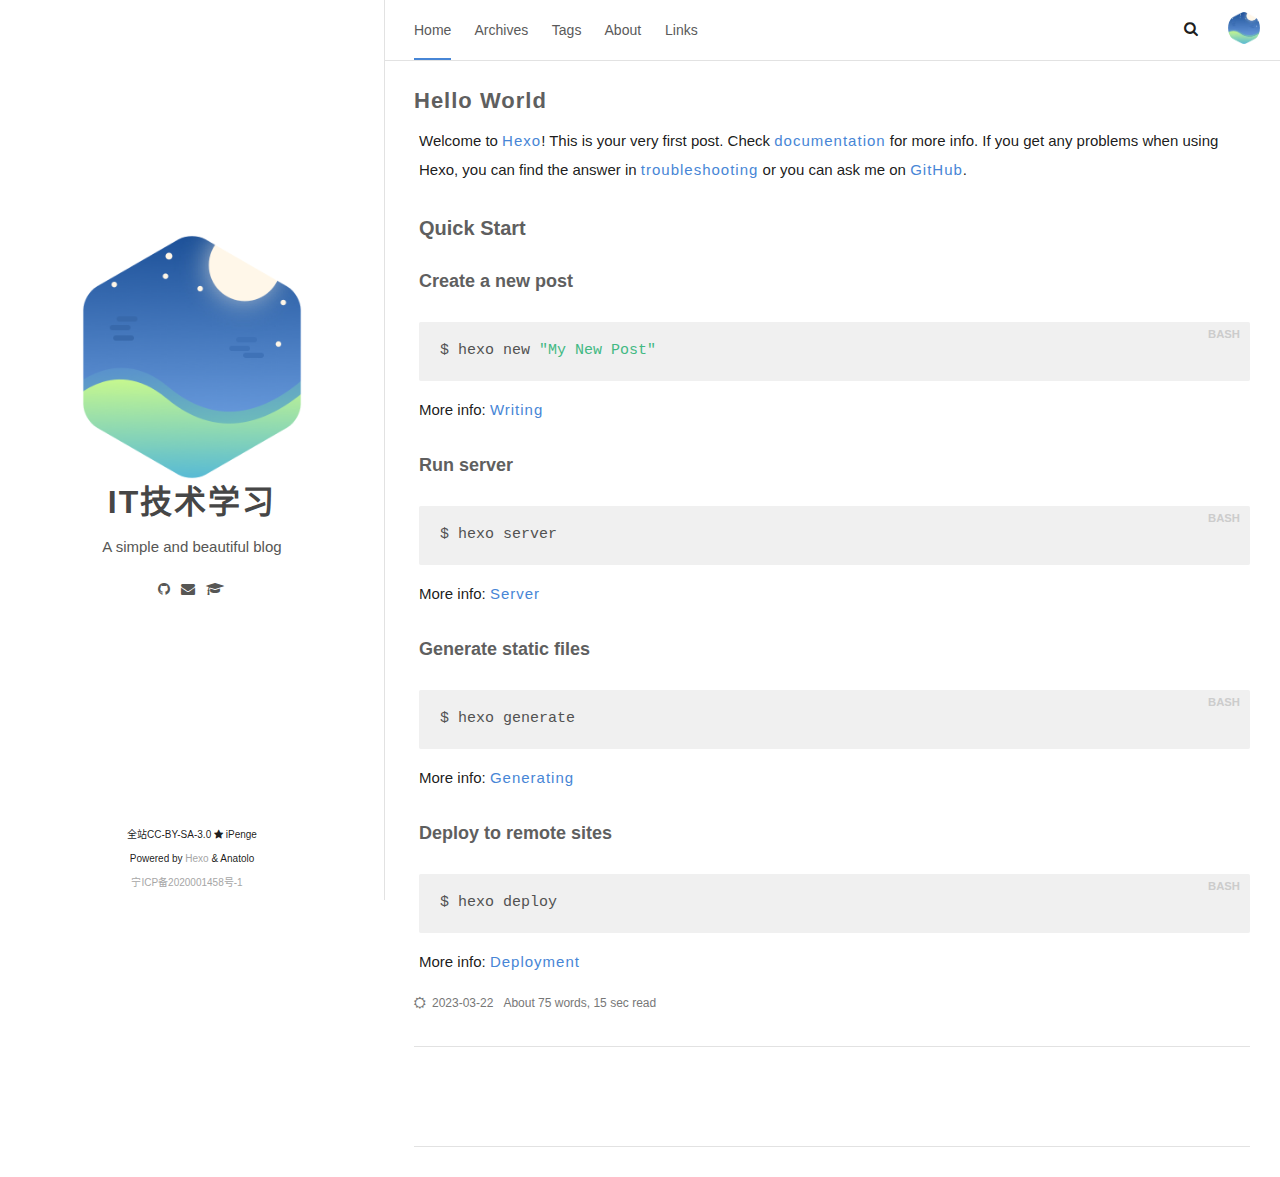
==== index.html @ da8c23a5 "Site updated: 2023-03-22 15:05:16" ====
<!DOCTYPE html><html lang="zh-CN"><head><meta charset="utf-8"><meta name="X-UA-Compatible" content="IE=edge"><meta name="author" content="iPenge"><title>IT技术学习</title><meta name="description" content="A simple and beautiful blog"><meta name="keywords" content="Blog,博客,Hexo"><meta content="width=device-width, initial-scale=1.0, maximum-scale=1.0, user-scalable=0" name="viewport"><meta content="yes" name="apple-mobile-web-app-capable"><meta content="black" name="apple-mobile-web-app-status-bar-style"><meta content="telephone=no" name="format-detection"><meta name="renderer" content="webkit"><link rel="shortcut icon" type="image/x-icon" href="/images/favicon.webp"><link rel="stylesheet" href="/css/style.css"><link rel="stylesheet" href="/css/blog_basic.css"><link rel="stylesheet" href="/css/font-awesome.min.css"><link rel="stylesheet" href="/css/insight.css"><link rel="stylesheet" href="/css/search.css"><link rel="alternate" type="application/atom+xml" title="ATOM 1.0" href="/atom.xml"><script src="/js/jquery.js"></script><meta name="generator" content="Hexo 6.3.0"></head><body><div class="page-top animated fadeInDown"><div class="nav"><li> <a class="current" href="/">Home</a></li><li> <a href="/archives">Archives</a></li><li> <a href="/tags">Tags</a></li><li> <a href="/about">About</a></li><li> <a href="/links">Links</a></li></div><div class="information"><div class="nav_right_btn"><li><a class="fa fa-chevron-left" onclick="window.history.go(-1)" style="display:none;"> </a></li><li><a class="fa fa-search" onclick="openWindow();"></a></li></div><div class="avatar"><img src="/images/logo.webp"></div></div></div><div class="sidebar animated fadeInDown"><div class="sidebar-top"><div class="logo-title"><div class="title"><img src="/images/logo@2x.webp" style="width:220px;" alt="favicon"><h3 title=""><a href="/">IT技术学习</a></h3><div class="description"><p>A simple and beautiful blog</p></div></div><ul class="social-links"><li><a target="_blank" rel="noopener" href="https://github.com/Lhcfl"><i class="fa fa-github"></i></a></li><li><a href="mailto:yourname@example.com"><i class="fa fa-envelope"></i></a></li><li><a target="_blank" rel="noopener" href="https://zhihu.com/people/jin-xin-4-68"><i class="fa fa-mortar-board"></i></a></li></ul></div></div><div class="footer"><div class="p"> <span> 全站CC-BY-SA-3.0 </span><i class="fa fa-star"></i><span> iPenge</span></div><div class="by_farbox"><span>Powered by </span><a href="https://hexo.io/zh-cn/" target="_blank">Hexo </a><span> & </span><span>Anatolo </span></div><div class="beian"><a href="http://beian.miit.gov.cn/" target="_blank">宁ICP备2020001458号-1</a><span style="height:10px;margin-left: 10px;"></span></div></div></div><div class="main"><div class="autopagerize_page_element"><div class="content"><div class="post animated fadeInDown"><div class="post-title"><h3><a href="/2023/03/22/hello-world/">Hello World</a></h3></div><div class="post-content"><div class="card"><p><p>Welcome to <a target="_blank" rel="noopener" href="https://hexo.io/">Hexo</a>! This is your very first post. Check <a target="_blank" rel="noopener" href="https://hexo.io/docs/">documentation</a> for more info. If you get any problems when using Hexo, you can find the answer in <a target="_blank" rel="noopener" href="https://hexo.io/docs/troubleshooting.html">troubleshooting</a> or you can ask me on <a target="_blank" rel="noopener" href="https://github.com/hexojs/hexo/issues">GitHub</a>.</p>
<h2 id="Quick-Start"><a href="#Quick-Start" class="headerlink" title="Quick Start"></a>Quick Start</h2><h3 id="Create-a-new-post"><a href="#Create-a-new-post" class="headerlink" title="Create a new post"></a>Create a new post</h3><figure class="highlight bash"><table><tr><td class="gutter"><pre><span class="line">1</span><br></pre></td><td class="code"><pre><span class="line">$ hexo new <span class="string">&quot;My New Post&quot;</span></span><br></pre></td></tr></table></figure>

<p>More info: <a target="_blank" rel="noopener" href="https://hexo.io/docs/writing.html">Writing</a></p>
<h3 id="Run-server"><a href="#Run-server" class="headerlink" title="Run server"></a>Run server</h3><figure class="highlight bash"><table><tr><td class="gutter"><pre><span class="line">1</span><br></pre></td><td class="code"><pre><span class="line">$ hexo server</span><br></pre></td></tr></table></figure>

<p>More info: <a target="_blank" rel="noopener" href="https://hexo.io/docs/server.html">Server</a></p>
<h3 id="Generate-static-files"><a href="#Generate-static-files" class="headerlink" title="Generate static files"></a>Generate static files</h3><figure class="highlight bash"><table><tr><td class="gutter"><pre><span class="line">1</span><br></pre></td><td class="code"><pre><span class="line">$ hexo generate</span><br></pre></td></tr></table></figure>

<p>More info: <a target="_blank" rel="noopener" href="https://hexo.io/docs/generating.html">Generating</a></p>
<h3 id="Deploy-to-remote-sites"><a href="#Deploy-to-remote-sites" class="headerlink" title="Deploy to remote sites"></a>Deploy to remote sites</h3><figure class="highlight bash"><table><tr><td class="gutter"><pre><span class="line">1</span><br></pre></td><td class="code"><pre><span class="line">$ hexo deploy</span><br></pre></td></tr></table></figure>

<p>More info: <a target="_blank" rel="noopener" href="https://hexo.io/docs/one-command-deployment.html">Deployment</a></p>
</p></div></div><div class="post-footer"><div class="meta"><div class="info"><i class="fa fa-sun-o"></i><span class="date">2023-03-22</span><span class="leancloud_visitors"></span><span>About 75 words, 15 sec  read</span></div></div></div></div><div class="pagination"><ul class="clearfix"></ul></div></div></div></div><script src="/js/jquery-migrate-1.2.1.min.js"></script><script src="/js/jquery.appear.js"></script><script src="/js/add-bookmark.js"></script><script>(function(window){var INSIGHT_CONFIG={TRANSLATION:{POSTS:"Posts",PAGES:"Pages",CATEGORIES:"Categories",TAGS:"Tags",UNTITLED:"(Untitled)",},CONTENT_URL:"/content.json",};window.INSIGHT_CONFIG=INSIGHT_CONFIG})(window);</script><script src="/js/insight.js" defer></script><div class="searchbox ins-search"><div class="searchbox-container ins-search-container"><div class="searchbox-input-wrapper"><input class="searchbox-input ins-search-input" type="text" placeholder="Search..."><span class="searchbox-close"><a class="fa fa-times-circle" onclick="closeWindow();"></a></span></div><div class="searchbox-result-wrapper ins-section-wrapper"><div class="ins-section-container"><p>Seraching...</p></div></div></div></div></body></html>
---- css/style.css ----
@charset 'UTF-8';
html {
  background-color: #fff;
  -webkit-font-smoothing: antialiased;
}
body {
  color: rgba(0,0,0,0.9);
  font-family: 'PingHei', 'PingFang SC', Helvetica Neue, 'Work Sans', 'Hiragino Sans GB', 'Microsoft YaHei', SimSun, sans-serif;
  font-size: 15px;
  width: 100%;
  margin: 0 auto 30px auto;
  background-color: #fff;
}
p {
  line-height: 1.9em;
  font-weight: 400;
  font-size: 15px;
}
a {
  text-decoration: none;
}
a:link,
a:visited {
  opacity: 1;
  -webkit-transition: all 0.15s linear;
  -moz-transition: all 0.15s linear;
  -o-transition: all 0.15s linear;
  -ms-transition: all 0.15s linear;
  transition: all 0.15s linear;
  color: #424242;
}
a:hover,
a:active {
  color: #4786d6;
}
/* basic styles ends */
/* animation starts */
.animated {
  -webkit-animation-fill-mode: both;
  -moz-animation-fill-mode: both;
  -ms-animation-fill-mode: both;
  -o-animation-fill-mode: both;
  animation-fill-mode: both;
  -webkit-animation-duration: 1s;
  -moz-animation-duration: 1s;
  -ms-animation-duration: 1s;
  -o-animation-duration: 1s;
  animation-duration: 1s;
}
.animated.hinge {
  -webkit-animation-duration: 1s;
  -moz-animation-duration: 1s;
  -ms-animation-duration: 1s;
  -o-animation-duration: 1s;
  animation-duration: 1s;
}
.fadeInDown {
  -webkit-animation-name: fadeInDown;
  -moz-animation-name: fadeInDown;
  -o-animation-name: fadeInDown;
  animation-name: fadeInDown;
}
/* animation ends */
.content {
  height: auto;
  float: right;
  width: 70%;
  margin-top: 60px;
}
.page-top {
  width: 70%;
  position: fixed;
  right: 0;
  z-index: 3;
  background-color: #fff;
  height: 60px;
  border-bottom: 1px solid #e2e2e2;
}
.page-top .nav {
  list-style: none;
  padding: 18px 30px;
  float: left;
  font-size: 14px;
}
.page-top .nav li {
  position: relative;
  display: initial;
  padding-right: 20px;
}
.page-top .nav a {
  color: #5a5a5a;
}
.page-top .nav a:hover {
  color: #4786d6;
}
.page-top .nav a.current {
  color: #5a5a5a;
  padding-bottom: 20px;
  border-bottom: 2px solid #4786d6;
}
.page-top .information {
  float: right;
  padding-top: 12px;
  padding-right: 20px;
}
.page-top .information .avatar {
  float: right;
}
.page-top .information .avatar img {
  width: 32px;
  height: 32px;
  border-radius: 300px;
}
.page-top .information .nav_right_btn {
  float: left;
  padding-top: 5px;
  margin-right: -10px;
}
.page-top .information .nav_right_btn li {
  display: initial;
  padding-right: 40px;
}
.sidebar {
  width: 30%;
  -webkit-background-size: cover;
  background-size: cover;
  background-color: #fff;
  height: 100%;
  transition: 0.8s;
  top: 0;
  left: 0;
  position: fixed;
  z-index: 4;
  border-right: 1px solid #e2e2e2;
}
.sidebar .logo-title {
  text-align: center;
  margin-top: -50px;
}
.sidebar .logo-title .description {
  font-size: 14px;
  color: #565654;
}
.sidebar .logo-title .logo {
  margin: 0 auto;
}
.sidebar .logo-title .title h3 {
  text-transform: none;
  font-size: 2rem;
  font-weight: bold;
  letter-spacing: 2px;
  line-height: 1;
  margin: 0;
}
.sidebar .logo-title .title a {
  text-decoration: none;
  color: #464646;
  font-size: 2rem;
  font-weight: bold;
}
.sidebar .social-links {
  list-style: none;
  padding: 0;
  font-size: 14px;
  text-align: center;
}
.sidebar .social-links i {
  margin-right: 3px;
}
.sidebar .social-links li {
  display: inline;
  padding: 0 4px;
  line-height: 0;
}
.sidebar .social-links a {
  color: #565654;
}
.sidebar .social-links a:hover {
  color: #4786d6;
}
.sidebar-top {
  margin: auto 0;
  display: flex;
  flex-direction: column;
  justify-content: center;
  height: 100%;
}
.sidebar-top .ltr {
  text-align: center;
}
.card {
  margin-left: 5px;
}
.post {
  background-color: #fff;
  margin: 30px;
}
.post .post-title h1 {
  text-transform: none;
  font-size: 30px;
  letter-spacing: 5px;
  line-height: 1;
}
.post .post-title h2 {
  text-transform: none;
  letter-spacing: 1px;
  font-size: 28px;
  line-height: 1;
  font-weight: 600;
  color: #5f5f5f;
}
.post .post-title h3 {
  text-transform: none;
  letter-spacing: 1px;
  line-height: 1;
  font-weight: 600;
  color: #111;
  font-size: 22px;
  margin: 0;
}
.post .post-title a {
  text-decoration: none;
  letter-spacing: 1px;
  color: #5f5f5f;
}
.post .post-title a:hover {
  text-decoration: underline;
}
.post .post-content a {
  text-decoration: none;
  letter-spacing: 1px;
  color: #4786d6;
}
.post .post-content a:hover {
  color: #2f69b3;
}
.post .post-content h1 {
  color: #5f5f5f;
  font-size: 22px;
  font-weight: 600;
}
.post .post-content h2 {
  color: #5f5f5f;
  font-size: 20px;
}
.post .post-content h3 {
  color: #5f5f5f;
  font-size: 18px;
  font-weight: 600;
}
.post .post-content h4 {
  color: #5f5f5f;
  font-size: 17px;
}
.post .post-content h5 {
  color: #5f5f5f;
  font-size: 16px;
  font-weight: 600;
}
.post .post-content h6 {
  color: #5f5f5f;
  font-size: 15px;
}
.post .post-footer {
  padding: 0 0 30px 0;
  border-bottom: 1px solid #e2e2e2;
}
.post .post-footer .meta {
  max-width: 100%;
  height: 25px;
  color: #777;
}
.post .post-footer .meta .info {
  float: left;
  font-size: 12px;
}
.post .post-footer .meta .info .date {
  margin-right: 10px;
}
.post .post-footer .meta a {
  text-decoration: none;
  color: #777;
  padding-right: 10px;
}
.post .post-footer .meta a:hover {
  color: #4786d6;
}
.post .post-footer .meta i {
  margin-right: 6px;
}
.post .post-footer .tags {
  padding-bottom: 15px;
  font-size: 13px;
}
.post .post-footer .tags ul {
  list-style-type: none;
  display: inline;
  margin: 0;
  padding: 0;
}
.post .post-footer .tags ul li {
  list-style-type: none;
  margin: 0;
  padding-right: 5px;
  display: inline;
}
.post .post-footer .tags a {
  text-decoration: none;
  color: rgba(0,0,0,0.44);
  font-weight: 400;
}
.post .post-footer .tags a:hover {
  text-decoration: none;
}
.pagination {
  margin: 30px;
  padding: 0px 0 56px 0;
  border-bottom: 1px solid #e2e2e2;
}
.pagination ul {
  list-style: none;
  margin: 0;
  padding: 0;
  height: 13px;
}
.pagination ul li {
  margin: 0 2px 0 2px;
  display: inline;
  line-height: 1;
}
.pagination ul li a {
  text-decoration: none;
}
.pagination .pre {
  float: left;
}
.pagination .next {
  float: right;
}
.like-reblog-buttons {
  float: right;
}
.like-button {
  float: right;
  padding: 0 0 0 10px;
}
.reblog-button {
  float: right;
  padding: 0;
}
#install-btn {
  position: fixed;
  bottom: 0px;
  right: 6px;
}
#disqus_thread {
  margin: 30px;
  border-bottom: 1px solid #e2e2e2;
}
.footer {
  clear: both;
  text-align: center;
  font-size: 10px;
  margin: 0 auto;
  bottom: 0;
  position: absolute;
  width: 100%;
  padding-bottom: 5px;
  background: #fff;
}
.footer a {
  color: #a6a6a6;
}
.footer a:hover {
  color: #4786d6;
}
/* for archive */
.archive {
  width: 100%;
}
.list-with-title {
  font-size: 15px;
  margin: 30px;
  padding: 0;
  line-height: 25px;
}
.list-with-title li {
  list-style-type: none;
  padding: 0;
}
.list-with-title .listing-title {
  font-size: 24px;
  color: #666;
  font-weight: 600;
  line-height: 2.2em;
}
.list-with-title .listing {
  padding: 0;
}
.list-with-title .listing .listing-post {
  padding-bottom: 5px;
}
.list-with-title .listing .listing-post .post-time {
  float: right;
  color: #c5c5c5;
}
.list-with-title .listing .listing-post a {
  color: #8f8f8f;
}
.list-with-title .listing .listing-post a:hover {
  color: #4786d6;
}
/* share */
.share {
  margin: 0px 30px;
  display: inline-flex;
}
.evernote {
  width: 32px;
  height: 32px;
  border-radius: 300px;
  background-color: #3e3e3e;
  margin-right: 5px;
}
.evernote a {
  color: #fff;
  padding: 11px;
  font-size: 12px;
}
.evernote a:hover {
  color: #ed6243;
  padding: 11px;
}
.weibo {
  width: 32px;
  height: 32px;
  border-radius: 300px;
  background-color: #ed6243;
  margin-right: 5px;
}
.weibo a {
  color: #fff;
  padding: 9px;
}
.weibo a:hover {
  color: #bd4226;
}
.twitter {
  width: 32px;
  height: 32px;
  border-radius: 300px;
  background-color: #59c0fd;
  margin-right: 5px;
}
.twitter a {
  color: #fff;
  padding: 9px;
}
.twitter a:hover {
  color: #4b9ece;
}
/* about */
.about {
  margin: 30px;
}
.about h3 {
  font-size: 22px;
}
/* links */
.links {
  margin: 30px;
}
.links h3 {
  font-size: 22px;
}
.links a {
  cursor: pointer;
}
/* Comment style */
.comment-count {
  color: #666;
}
.tab-community {
  color: #666;
}
.read_more {
  font-size: 14px;
}
.back-button {
  padding-top: 30px;
  max-width: 100px;
  padding-left: 40px;
  float: left;
}
/* 默认评论样式 */
#fb_comments_container {
  margin: 30px;
}
/* button style */
a.btn {
  color: #868686;
  font-weight: 400;
}
.btn {
  display: inline-block;
  position: relative;
  outline: 0;
  color: rgba(0,0,0,0.44);
  background: rgba(0,0,0,0);
  font-size: 14px;
  text-align: center;
  text-decoration: none;
  cursor: pointer;
  border: 1px solid rgba(0,0,0,0.15);
  white-space: nowrap;
  font-weight: 400;
  font-style: normal;
  border-radius: 999em;
}
.btn:hover {
  display: inline-block;
  position: relative;
  outline: 0px;
  color: #464545;
  background: transparent;
  font-size: 14px;
  text-align: center;
  text-decoration: none;
  cursor: pointer;
  border: 1px solid #464545;
  white-space: nowrap;
  font-weight: 400;
  font-style: normal;
  border-radius: 999em;
}
[role='back'] {
  padding: 0.5em 1.25em;
  line-height: 1.666em;
}
[role='home'] {
  padding: 0.5em 1.25em;
  line-height: 1.666em;
}
[role='navigation'] {
  padding: 0.5em 1.25em;
  line-height: 1.666em;
}
[role='tags'] {
  padding: 6px 12px;
}
/* Menu样式 */
.menu {
  float: right;
  padding-top: 30px;
}
.menu .btn-down {
  margin: 0px;
}
.menu .btn-down li {
  list-style: none;
  width: 100px;
}
.menu .btn-down li a {
  display: inline-block;
  position: relative;
  padding: 0.5em 1.25em;
  outline: 0;
  color: rgba(0,0,0,0.44);
  background: rgba(0,0,0,0);
  font-size: 14px;
  text-align: center;
  text-decoration: none;
  cursor: pointer;
  border: 1px solid rgba(0,0,0,0.15);
  white-space: nowrap;
  font-weight: 400;
  font-style: normal;
  border-radius: 999em;
  margin-top: 5px;
}
.menu .btn-down li a:hover {
  position: relative;
  padding: 0.5em 1.25em;
  outline: 0;
  color: #fff;
  background: #3cbd10;
  font-size: 14px;
  text-align: center;
  text-decoration: none;
  cursor: pointer;
  border: 1px solid rgba(0,0,0,0.15);
  white-space: nowrap;
  font-weight: 400;
  font-style: normal;
  border-radius: 999em;
  margin-top: 5px;
}
.menu .btn-down div {
  position: absolute;
  visibility: hidden;
  width: 100px;
  float: right;
}
.page_404 {
  text-align: center;
  padding-top: 50px;
}
/* Tag style */
.tag_btn {
  align-items: center;
  border-radius: 100px;
  color: #4a4a4a;
  display: inline-flex;
  font-size: 0.9rem;
  height: 2em;
  justify-content: center;
  line-height: 1.5;
  padding-left: 0.75em;
  padding-right: 0em;
  white-space: nowrap;
  margin: 10px;
}
.tag_btn .is-grey {
  padding-right: 0.75em;
  background-color: #e0e0e0;
}
/* TOC style */
.tocmenu {
  align-items: center;
  border-top: 1px solid #f0f0f0;
  text-align: center;
  font-size: 13px;
  margin: 0 auto;
  width: 100%;
  list-style: none;
  position: relative;
}
.toclist {
/* width: max-content; */
  border-top: none;
  padding: 0px 30px;
  display: inline-block;
  text-align: left;
  overflow-y: auto;
  max-height: 250px;
}
.toclist::-webkit-scrollbar {
  width: 2px;
  color: #4786d6;
  height: auto;
}
.toclist::-webkit-scrollbar-thumb {
  color: #4786d6;
  background-color: #4786d6;
}
.toclist-item {
  list-style: none;
}
@media screen and (max-width: 960px) {
  .sidebar {
    width: 100%;
    height: auto;
    position: relative;
    border-right: none;
    z-index: 1;
    top: auto;
  }
  .sidebar .logo-title {
    padding-top: 120px;
    margin-top: 0;
  }
  .sidebar .logo-title .title img {
    width: 100px;
  }
  .sidebar .logo-title .title h3 {
    font-size: 20px;
  }
  .page-top {
    width: 100%;
  }
  .post-title h3 {
    line-height: 1.6;
  }
  .content {
    margin-top: 0px;
    top: auto;
    width: 100%;
    z-index: 2;
/* position: absolute; */
  }
  .footer {
    display: none;
  }
  .share {
    display: grid;
  }
  .tocmenu {
    border-bottom: 1px solid #f0f0f0;
    position: relative;
  }
  .toclist {
    height: auto;
    max-height: max-content;
  }
}
@-moz-keyframes fadeInDown {
  0% {
    opacity: 0;
    -webkit-transform: translateY(-20px);
  }
  100% {
    opacity: 1;
    -webkit-transform: translateY(0);
  }
}
@-webkit-keyframes fadeInDown {
  0% {
    opacity: 0;
    -webkit-transform: translateY(-20px);
  }
  100% {
    opacity: 1;
    -webkit-transform: translateY(0);
  }
}
@-o-keyframes fadeInDown {
  0% {
    opacity: 0;
    -webkit-transform: translateY(-20px);
  }
  100% {
    opacity: 1;
    -webkit-transform: translateY(0);
  }
}
@keyframes fadeInDown {
  0% {
    opacity: 0;
    -webkit-transform: translateY(-20px);
  }
  100% {
    opacity: 1;
    -webkit-transform: translateY(0);
  }
}
@-moz-keyframes fadeInDown {
  0% {
    opacity: 0;
    -moz-transform: translateY(-20px);
  }
  100% {
    opacity: 1;
    -moz-transform: translateY(0);
  }
}
@-webkit-keyframes fadeInDown {
  0% {
    opacity: 0;
    -moz-transform: translateY(-20px);
  }
  100% {
    opacity: 1;
    -moz-transform: translateY(0);
  }
}
@-o-keyframes fadeInDown {
  0% {
    opacity: 0;
    -moz-transform: translateY(-20px);
  }
  100% {
    opacity: 1;
    -moz-transform: translateY(0);
  }
}
@keyframes fadeInDown {
  0% {
    opacity: 0;
    -moz-transform: translateY(-20px);
  }
  100% {
    opacity: 1;
    -moz-transform: translateY(0);
  }
}
@-moz-keyframes fadeInDown {
  0% {
    opacity: 0;
    -o-transform: translateY(-20px);
  }
  100% {
    opacity: 1;
    -o-transform: translateY(0);
  }
}
@-webkit-keyframes fadeInDown {
  0% {
    opacity: 0;
    -o-transform: translateY(-20px);
  }
  100% {
    opacity: 1;
    -o-transform: translateY(0);
  }
}
@-o-keyframes fadeInDown {
  0% {
    opacity: 0;
    -o-transform: translateY(-20px);
  }
  100% {
    opacity: 1;
    -o-transform: translateY(0);
  }
}
@keyframes fadeInDown {
  0% {
    opacity: 0;
    -o-transform: translateY(-20px);
  }
  100% {
    opacity: 1;
    -o-transform: translateY(0);
  }
}
@-moz-keyframes fadeInDown {
  0% {
    opacity: 0;
    transform: translateY(-20px);
  }
  100% {
    opacity: 1;
    transform: translateY(0);
  }
}
@-webkit-keyframes fadeInDown {
  0% {
    opacity: 0;
    transform: translateY(-20px);
  }
  100% {
    opacity: 1;
    transform: translateY(0);
  }
}
@-o-keyframes fadeInDown {
  0% {
    opacity: 0;
    transform: translateY(-20px);
  }
  100% {
    opacity: 1;
    transform: translateY(0);
  }
}
@keyframes fadeInDown {
  0% {
    opacity: 0;
    transform: translateY(-20px);
  }
  100% {
    opacity: 1;
    transform: translateY(0);
  }
}
---- css/blog_basic.css ----
.post-content .tip {
  position: relative;
  margin: 2em 0;
  padding: 12px 24px 12px 30px;
  border-left: 4px solid #f66;
  border-top-right-radius: 2px;
  border-bottom-right-radius: 2px;
  background-color: #f8f8f8;
}
.post-content .tip:before {
  position: absolute;
  top: 14px;
  left: -12px;
  content: "!";
  width: 20px;
  height: 20px;
  border-radius: 100%;
  color: #fff;
  font-size: 14px;
  line-height: 20px;
  font-weight: bold;
  text-align: center;
  background-color: #f66;
  font-family: 'Dosis', 'Source Sans Pro', 'Helvetica Neue', Arial, sans-serif;
}
.content>.post>.post-content>p {
  word-wrap: break-word;
  word-break: break-all;
}
#ds-thread,
#disqus_thread,
#cloud-tie-wrapper {
  margin: 0 30px !important;
}
pre {
  font-size: 15px;
  background-color: #f0f0f0 !important;
  font-family: "mononoki", "Consolas", 'Roboto Mono', 'Lucida Console', 'Trebuchet MS', 'Courier New', 'Monaco', 'courier', 'PingFang SC', 'Hiragino Sans GB', 'Microsoft Jhenghei', 'Microsoft YaHei', monospace !important;
}
figure.highlight {
  position: relative !important;
  margin: 1em 0 !important;
  border-radius: 2px !important;
  line-height: 1.1em !important;
  background-color: #f8f8f8 !important;
  overflow-x: auto !important;
}
figure.highlight table,
figure.highlight tr,
figure.highlight td {
  width: 100% !important;
  border-collapse: collapse !important;
  padding: 0 !important;
  margin: 0 !important;
}
figure.highlight .gutter {
  display: none !important;
}
figure.highlight .code pre {
  padding: 1.2em 1.4em !important;
  line-height: 1.5em !important;
  margin: 0 !important;
}
figure.highlight.html .code:after,
figure.highlight.js .code:after,
figure.highlight.bash .code:after,
figure.highlight.css .code:after,
figure.highlight.scss .code:after,
figure.highlight.diff .code:after,
figure.highlight.java .code:after,
figure.highlight.xml .code:after,
figure.highlight.python .code:after,
figure.highlight.json .code:after,
figure.highlight.swift .code:after,
figure.highlight.ruby .code:after,
figure.highlight.perl .code:after,
figure.highlight.php .code:after,
figure.highlight.c .code:after,
figure.highlight.cpp .code:after {
  position: absolute !important;
  top: 0 !important;
  right: 0 !important;
  color: #ccc !important;
  text-align: right !important;
  font-size: 0.75em !important;
  padding: 5px 10px 0 !important;
  line-height: 15px !important;
  height: 15px !important;
  font-weight: 600 !important;
}
figure.highlight.html .code:after {
  content: "HTML";
}
figure.highlight.js .code:after {
  content: "JS";
}
figure.highlight.bash .code:after {
  content: "BASH";
}
figure.highlight.css .code:after {
  content: "CSS";
}
figure.highlight.scss .code:after {
  content: "SCSS";
}
figure.highlight.diff .code:after {
  content: "DIFF";
}
figure.highlight.java .code:after {
  content: "JAVA";
}
figure.highlight.xml .code:after {
  content: "XML";
}
figure.highlight.python .code:after {
  content: "PYTHON";
}
figure.highlight.json .code:after {
  content: "JSON";
}
figure.highlight.swift .code:after {
  content: "SWIFT";
}
figure.highlight.ruby .code:after {
  content: "RUBY";
}
figure.highlight.perl .code:after {
  content: "PERL";
}
figure.highlight.php .code:after {
  content: "PHP";
}
figure.highlight.c .code:after {
  content: "C";
}
figure.highlight.java .code:after {
  content: "JAVA";
}
figure.highlight.cpp .code:after {
  content: "CPP";
}
figure.highlight.cpp .code:after {
  content: 'C++';
}
pre {
  color: #525252 !important;
}
pre .function .keyword,
pre .constant {
  color: #0092db !important;
}
pre .keyword,
pre .attribute {
  color: #e96900 !important;
}
pre .number,
pre .literal {
  color: #ae81ff !important;
}
pre .tag,
pre .tag .title,
pre .change,
pre .winutils,
pre .flow,
pre .lisp .title,
pre .clojure .built_in,
pre .nginx .title,
pre .tex .special {
  color: #2973b7 !important;
}
pre .symbol,
pre .symbol .string,
pre .value,
pre .regexp {
  color: #42b983 !important;
}
pre .title {
  color: #83b917 !important;
}
pre .tag .value,
pre .string,
pre .subst,
pre .haskell .type,
pre .preprocessor,
pre .ruby .class .parent,
pre .built_in,
pre .sql .aggregate,
pre .django .template_tag,
pre .django .variable,
pre .smalltalk .class,
pre .javadoc,
pre .django .filter .argument,
pre .smalltalk .localvars,
pre .smalltalk .array,
pre .attr_selector,
pre .pseudo,
pre .addition,
pre .stream,
pre .envvar,
pre .apache .tag,
pre .apache .cbracket,
pre .tex .command,
pre .prompt {
  color: #42b983 !important;
}
pre .comment,
pre .java .annotation,
pre .python .decorator,
pre .template_comment,
pre .pi,
pre .doctype,
pre .shebang,
pre .apache .sqbracket,
pre .tex .formula {
  color: #b3b3b3 !important;
}
pre .deletion {
  color: #ba4545 !important;
}
pre .coffeescript .javascript,
pre .javascript .xml,
pre .tex .formula,
pre .xml .javascript,
pre .xml .vbscript,
pre .xml .css,
pre .xml .cdata {
  opacity: 0.5 !important;
}
html {
  height: 100%;
  max-height: 100%;
  padding: 0;
  margin: 0;
}
body {
  padding: 0;
  margin: 0;
  line-height: 1.6em;
}
.clear {
  clear: both;
  display: block;
  overflow: hidden;
  visibility: hidden;
  width: 0;
  height: 0;
}
h1,
h2,
h3,
h4,
h5,
h6 {
  text-rendering: optimizeLegibility;
  line-height: 1;
  margin: 2rem 0;
}
h1 {
  font-size: 2.1rem;
  line-height: 1.2em;
}
h2 {
  font-size: 1.9rem;
  line-height: 1.2em;
}
h3 {
  font-size: 1.75rem;
}
h4 {
  font-size: 1.3rem;
}
h5 {
  font-size: 1.2rem;
}
h6 {
  font-size: 1.1rem;
}
img {
  max-width: 100%;
  height: auto;
}
p,
ul,
ol,
dl {
  margin: 1em 0;
}
ol ol,
ul ul,
ul ol,
ol ul {
  margin: 0.4em 0;
}
ol.toclist-child {
  padding-inline-start: 15px;
}
ul p,
ol p,
li p,
.content li p,
blockquote p,
.content blockquote p,
.post blockquote p,
.post li p {
  margin: 0;
  overflow: visible;
}
a img {
  border: none;
}
dl dt {
  float: left;
  width: 180px;
  overflow: hidden;
  clear: left;
  text-align: right;
  text-overflow: ellipsis;
  white-space: nowrap;
  font-weight: bold;
  margin-bottom: 1em;
}
dl dd {
  margin-left: 200px;
  margin-bottom: 1em;
}
hr {
  display: block;
  height: 1px;
  border: 0;
  border-top: 1px solid #efefef;
  margin: 3.2em 0;
  padding: 0;
}
blockquote {
  box-sizing: border-box;
  margin: 1.6em 0 1.6em 0em;
  padding: 0 0 0 1.6em;
  border-left: #f66 0.5em solid;
  background-color: #f8f8f8;
}
blockquote p {
  margin: 0.8em 0;
  padding: 1em 0;
}
blockquote small {
  display: inline-block;
  margin: 0.8em 0 0.8em 1.5em;
  font-size: 0.9em;
  color: #ccc;
}
blockquote small:before {
  content: '\2014 \00A0';
}
blockquote cite {
  font-weight: bold;
}
blockquote cite a {
  font-weight: normal;
}
mark {
  background-color: #ffc336;
}
code,
tt {
  padding: 1px 3px;
  font-family: Inconsolata, monospace, sans-serif;
  font-size: 0.95em;
  white-space: pre-wrap;
  border: 1px solid #e3edf3;
  background: rgba(240,240,240,0);
  color: #d14;
  border-radius: 2px;
}
/**
                      pre {
                        -moz-box-sizing: border-box;
                        box-sizing: border-box;
                        margin: 1.6em 0;
                        border: 1px solid #E3EDF3;
                        width: 100%;
                        padding: 10px;
                        font-family: Inconsolata, monospace, sans-serif;
                        font-size: 0.9em;
                        white-space: pre;
                        overflow: auto;
                        background: #F7FAFB;
                        border-radius: 3px; }

                        pre code, tt {
                          font-size: inherit;
                          white-space: -moz-pre-wrap;
                          white-space: pre-wrap;
                          background: transparent;
                          border: none;
                          color: #333;
                          padding: 0; }

                          kbd {
                            display: inline-block;
                            margin-bottom: 0.4em;
                            padding: 1px 8px;
                            border: #ccc 1px solid;
                            color: #666;
                            text-shadow: #fff 0 1px 0;
                            font-size: 0.9em;
                            font-weight: bold;
                            background: #f4f4f4;
                            border-radius: 4px;
                            box-shadow: 0 1px 0 rgba(0, 0, 0, 0.2), 0 1px 0 0 white inset; }

                            table {
                              -moz-box-sizing: border-box;
                              box-sizing: border-box;
                              margin: 1em 0;
                              width: 100%;
                              max-width: 100%;
                              border-width: 1px;
                              border-style: solid;
                              background-color: transparent; }

                              table, table tr, table tr td, table tr th {
                                border-color: #e5e5e5; }

                                table th {
                                  color: #666666;
                                  background-color: #fdfdfd; }

                                  tr th {
                                    border-bottom-width: 1px;
                                    border-bottom-style: solid;
                                    text-align: left; }

                                    tr th, tr td {
                                      padding: 5px 20px;
                                      border-right: 1px solid;
                                      font-size: 1rem; }

                                      tr th:last-child, tr td:last-child {
                                        border-right: 0px; }

                                        table th {
                                          font-weight: bold; }

                                          table tbody > tr:nth-child(odd) > td, table tbody > tr:nth-child(odd) > th {
                                            background-color: #f9f9f9; }

                                            .gist {
                                              font-size: 12px; }
                                              .gist table {
                                                margin: 0;
                                                width: auto; }
                                                .gist table pre {
                                                  font-size: 12px; }
                                                  .gist table .line-numbers {
                                                    font-size: 12px; }
**/
.toc {
  border: 1px solid #f0f0f0;
  margin-bottom: 20px;
  padding: 10px 30px;
}
#fb_comments_container {
  overflow: hidden;
  margin: 0 auto;
}
#fb_comments_container #fb_comments {
  list-style-type: none;
  padding: 0;
}
#fb_comments_container #fb_comments h1 {
  font-size: 1.3em;
}
#fb_comments_container #fb_comments h2 {
  font-size: 1.2em;
}
#fb_comments_container #fb_comments h3 {
  font-size: 1.1em;
}
#fb_comments_container #fb_comments h4,
#fb_comments_container #fb_comments h5,
#fb_comments_container #fb_comments h6 {
  font-size: 1.05em;
}
#fb_comments_container #fb_comments .comment {
  position: relative;
  padding: 25px 0;
  border-bottom: 1px solid rgba(150,150,150,0.2);
  *border-bottom: 1px solid #f0f0f0;
}
#fb_comments_container #fb_comments .comment .avatar {
  position: absolute;
  top: 25px;
  left: 0;
  width: 50px;
  float: left;
}
#fb_comments_container #fb_comments .comment .avatar img {
  width: 48px;
  border: none;
  border-radius: 5px;
  margin: 0;
}
#fb_comments_container #fb_comments .comment .comment_body,
#fb_comments_container #fb_comments .comment .c_content {
  margin-left: 70px;
  display: block;
}
#fb_comments_container #fb_comments .comment .comment_body p,
#fb_comments_container #fb_comments .comment .c_content p {
  margin: 5px 0 15px 0;
  padding: 0;
  line-height: 1.8;
}
#fb_comments_container #fb_comments .comment .comment_body .author,
#fb_comments_container #fb_comments .comment .c_content .author {
  line-height: 1.5em;
  margin: 0;
  padding: 0;
}
#fb_comments_container #fb_comments .comment .comment_body .author b,
#fb_comments_container #fb_comments .comment .c_content .author b {
  color: #555;
}
#fb_comments_container #fb_comments .comment .comment_body .author small,
#fb_comments_container #fb_comments .comment .c_content .author small {
  font-weight: normal;
  padding-left: 10px;
  font-size: 0.7em;
  color: #666;
}
#fb_new_comment {
  padding-bottom: 50px;
}
#fb_new_comment textarea {
  border-radius: 5px;
  height: 80px;
  width: 98%;
  padding: 5px;
  font-size: 1em;
  border: 1px solid rgba(150,150,150,0.5);
  *border: 1px solid #a8a8a8;
  line-height: 1.5;
}
#fb_new_comment .comment_error {
  color: #f00;
  text-align: center;
  display: block;
  font-size: 0.8em;
  padding-top: 1em;
}
#fb_new_comment .c_button:hover {
  background: #e60900;
  color: #fff;
  text-decoration: none;
}
#fb_new_comment .c_button,
#fb_new_comment #c_submit {
  cursor: pointer;
  font-family: "Hiragino Sans GB", "Microsoft YaHei", sans-serif;
  font-size: 1em;
  line-height: 1.3em;
  letter-spacing: 1px;
  border-radius: 5px;
  padding: 5px 5px 2px 5px;
}
#fb_new_comment .input_body {
  margin-top: 10px;
}
#fb_new_comment .input_body ul {
  list-style: none;
  padding: 5px 0;
  margin: auto 0;
}
#fb_new_comment .input_body ul li {
  float: left;
  margin-right: 2.2%;
  *margin-right: 22px;
}
#fb_new_comment .input_body ul li label {
  line-height: 1em;
}
#fb_new_comment .input_body ul li input {
  border-radius: 5px;
  border: 1px solid #ddd;
  padding: 5px;
  background: rgba(255,255,255,0.5);
  margin: 0 0 10px 0;
}
#SwfStore_farbox_0 {
  height: 0;
  overflow: hidden;
}
@media screen and (max-width: 320px) {
  #fb_comments .c_content,
  #fb_comments .comment_body {
    margin-left: 57px;
  }
}
.tag_box {
  position: relative;
  width: 80%;
  margin-top: 1%;
  margin-left: 7.2%;
}
.leancloud-visitors-count {
  margin-left: 5px;
}
---- css/insight.css ----
.ins-section-container {
    position: relative;
    background: #f7f7f7;
}

.ins-section {
    font-size: 14px;
    line-height: 16px;
}

.ins-section .ins-section-header,
.ins-section .ins-search-item {
    padding: 8px 15px;
}

.ins-section .ins-section-header {
    color: #9a9a9a;
    border-bottom: 1px solid #e2e2e2;
}

.ins-section .ins-slug {
    margin-left: 5px;
    color: #9a9a9a;
}

.ins-section .ins-slug:before {
    content: '(';
}

.ins-section .ins-slug:after {
    content: ')';
}

.ins-section .ins-search-item header,
.ins-section .ins-search-item .ins-search-preview {
    overflow: hidden;
    white-space: nowrap;
    text-overflow: ellipsis;
}

.ins-section .ins-search-item header .ins-title {
    margin-left: 8px;
}

.ins-section .ins-search-item .ins-search-preview {
    height: 15px;
    font-size: 9px;
    color: #9a9a9a;
    margin: 5px 0 0 20px;
}

.ins-section .ins-search-item:hover,
.ins-section .ins-search-item.active {
    color: #fff;
    background: #3273dc;
}

.ins-section .ins-search-item:hover .ins-slug,
.ins-section .ins-search-item.active .ins-slug,
.ins-section .ins-search-item:hover .ins-search-preview,
.ins-section .ins-search-item.active .ins-search-preview {
    color: #fff;
}
---- css/search.css ----
.searchbox {
    display: none;
    perspective: 50em;
    top: 0;
    left: 0;
    width: 100%;
    height: 100%;
    z-index: 100;
    background: rgba(0, 0, 0, 0.7);
    transform-origin: 0%;
    perspective-origin: top center;
}

.searchbox.show {
    display: block;
}

.searchbox, .searchbox .searchbox-container {
    position: fixed;
}

.searchbox .searchbox-container {
    overflow: hidden;
}

.searchbox .searchbox-selectable {
    cursor: pointer;
}

.searchbox .searchbox-input-wrapper {
    position: relative;
}

.searchbox .searchbox-input-wrapper .searchbox-input {
    width: 100%;
    border: none;
    outline: none;
    font-size: 16px;
    box-shadow: none;
    font-weight: 200;
    border-radius: 0;
    background: #fff;
    line-height: 20px;
    box-sizing: border-box;
    padding: 12px 28px 12px 20px;
    border-bottom: 1px solid #e2e2e2;
}

.searchbox .searchbox-input-wrapper .searchbox-close {
    top: 50%;
    right: 6px;
    width: 20px;
    height: 20px;
    font-size: 16px;
    margin-top: -11px;
    position: absolute;
    text-align: center;
    display: inline-block;
}

.searchbox .searchbox-input-wrapper .searchbox-close:hover {
    color: #3273dc;
}

.searchbox .searchbox-result-wrapper {
    left: 0;
    right: 0;
    top: 45px;
    bottom: 0;
    overflow-y: auto;
    position: absolute;
}

.searchbox .searchbox-container {
    left: 50%;
    top: 100px;
    width: 540px;
    z-index: 101;
    bottom: 100px;
    margin-left: -270px;
    box-sizing: border-box;
}

@media screen and (max-width: 559px), screen and (max-height: 479px) {
    .searchbox .searchbox-container {
        top: 0;
        left: 0;
        margin: 0;
        width: 100%;
        height: 100%;
        background: #f7f7f7;
    }
}
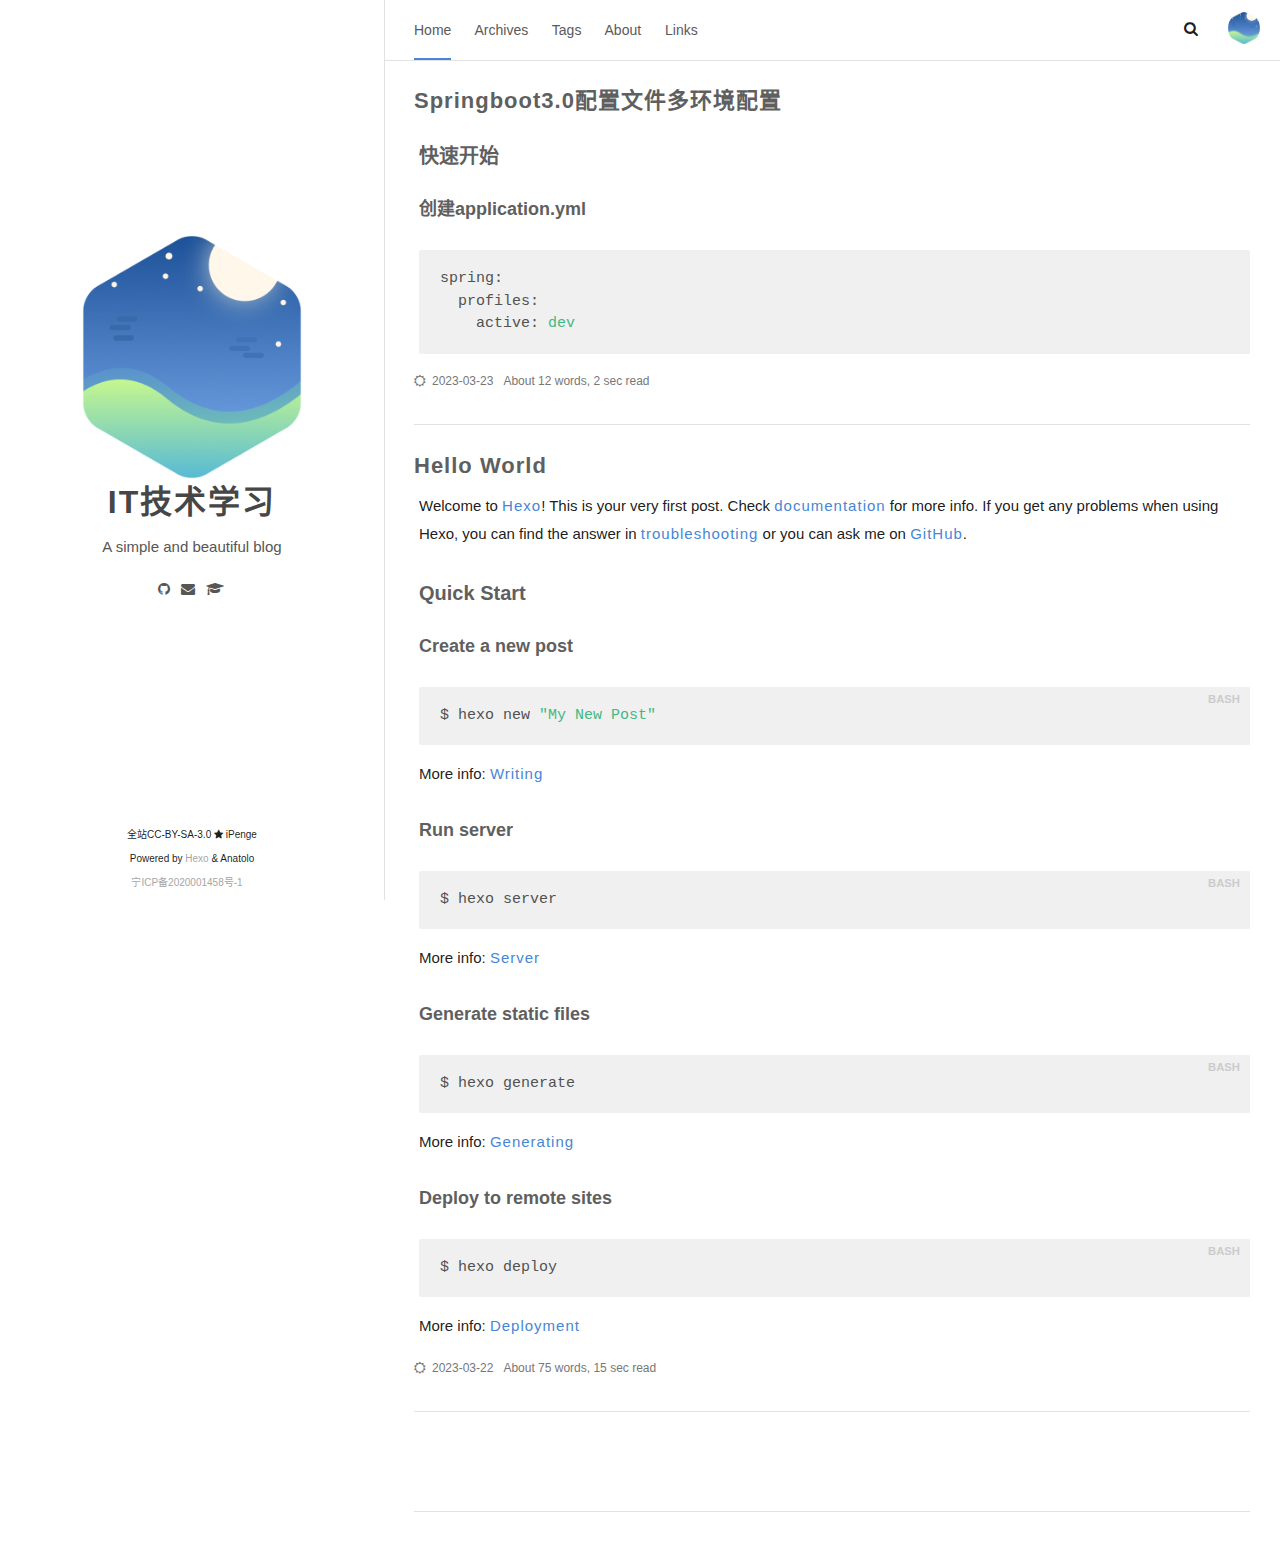
==== commit b6e7c2ee: "Site updated: 2023-03-23 09:05:36" ====
--- a/index.html
+++ b/index.html
@@ -1,4 +1,4 @@
-<!DOCTYPE html><html lang="zh-CN"><head><meta charset="utf-8"><meta name="X-UA-Compatible" content="IE=edge"><meta name="author" content="iPenge"><title>IT技术学习</title><meta name="description" content="A simple and beautiful blog"><meta name="keywords" content="Blog,博客,Hexo"><meta content="width=device-width, initial-scale=1.0, maximum-scale=1.0, user-scalable=0" name="viewport"><meta content="yes" name="apple-mobile-web-app-capable"><meta content="black" name="apple-mobile-web-app-status-bar-style"><meta content="telephone=no" name="format-detection"><meta name="renderer" content="webkit"><link rel="shortcut icon" type="image/x-icon" href="/images/favicon.webp"><link rel="stylesheet" href="/css/style.css"><link rel="stylesheet" href="/css/blog_basic.css"><link rel="stylesheet" href="/css/font-awesome.min.css"><link rel="stylesheet" href="/css/insight.css"><link rel="stylesheet" href="/css/search.css"><link rel="alternate" type="application/atom+xml" title="ATOM 1.0" href="/atom.xml"><script src="/js/jquery.js"></script><meta name="generator" content="Hexo 6.3.0"></head><body><div class="page-top animated fadeInDown"><div class="nav"><li> <a class="current" href="/">Home</a></li><li> <a href="/archives">Archives</a></li><li> <a href="/tags">Tags</a></li><li> <a href="/about">About</a></li><li> <a href="/links">Links</a></li></div><div class="information"><div class="nav_right_btn"><li><a class="fa fa-chevron-left" onclick="window.history.go(-1)" style="display:none;"> </a></li><li><a class="fa fa-search" onclick="openWindow();"></a></li></div><div class="avatar"><img src="/images/logo.webp"></div></div></div><div class="sidebar animated fadeInDown"><div class="sidebar-top"><div class="logo-title"><div class="title"><img src="/images/logo@2x.webp" style="width:220px;" alt="favicon"><h3 title=""><a href="/">IT技术学习</a></h3><div class="description"><p>A simple and beautiful blog</p></div></div><ul class="social-links"><li><a target="_blank" rel="noopener" href="https://github.com/Lhcfl"><i class="fa fa-github"></i></a></li><li><a href="mailto:yourname@example.com"><i class="fa fa-envelope"></i></a></li><li><a target="_blank" rel="noopener" href="https://zhihu.com/people/jin-xin-4-68"><i class="fa fa-mortar-board"></i></a></li></ul></div></div><div class="footer"><div class="p"> <span> 全站CC-BY-SA-3.0 </span><i class="fa fa-star"></i><span> iPenge</span></div><div class="by_farbox"><span>Powered by </span><a href="https://hexo.io/zh-cn/" target="_blank">Hexo </a><span> & </span><span>Anatolo </span></div><div class="beian"><a href="http://beian.miit.gov.cn/" target="_blank">宁ICP备2020001458号-1</a><span style="height:10px;margin-left: 10px;"></span></div></div></div><div class="main"><div class="autopagerize_page_element"><div class="content"><div class="post animated fadeInDown"><div class="post-title"><h3><a href="/2023/03/22/hello-world/">Hello World</a></h3></div><div class="post-content"><div class="card"><p><p>Welcome to <a target="_blank" rel="noopener" href="https://hexo.io/">Hexo</a>! This is your very first post. Check <a target="_blank" rel="noopener" href="https://hexo.io/docs/">documentation</a> for more info. If you get any problems when using Hexo, you can find the answer in <a target="_blank" rel="noopener" href="https://hexo.io/docs/troubleshooting.html">troubleshooting</a> or you can ask me on <a target="_blank" rel="noopener" href="https://github.com/hexojs/hexo/issues">GitHub</a>.</p>
+<!DOCTYPE html><html lang="zh-CN"><head><meta charset="utf-8"><meta name="X-UA-Compatible" content="IE=edge"><meta name="author" content="iPenge"><title>IT技术学习</title><meta name="description" content="A simple and beautiful blog"><meta name="keywords" content="Blog,博客,Hexo"><meta content="width=device-width, initial-scale=1.0, maximum-scale=1.0, user-scalable=0" name="viewport"><meta content="yes" name="apple-mobile-web-app-capable"><meta content="black" name="apple-mobile-web-app-status-bar-style"><meta content="telephone=no" name="format-detection"><meta name="renderer" content="webkit"><link rel="shortcut icon" type="image/x-icon" href="/images/favicon.webp"><link rel="stylesheet" href="/css/style.css"><link rel="stylesheet" href="/css/blog_basic.css"><link rel="stylesheet" href="/css/font-awesome.min.css"><link rel="stylesheet" href="/css/insight.css"><link rel="stylesheet" href="/css/search.css"><link rel="alternate" type="application/atom+xml" title="ATOM 1.0" href="/atom.xml"><script src="/js/jquery.js"></script><meta name="generator" content="Hexo 6.3.0"></head><body><div class="page-top animated fadeInDown"><div class="nav"><li> <a class="current" href="/">Home</a></li><li> <a href="/archives">Archives</a></li><li> <a href="/tags">Tags</a></li><li> <a href="/about">About</a></li><li> <a href="/links">Links</a></li></div><div class="information"><div class="nav_right_btn"><li><a class="fa fa-chevron-left" onclick="window.history.go(-1)" style="display:none;"> </a></li><li><a class="fa fa-search" onclick="openWindow();"></a></li></div><div class="avatar"><img src="/images/logo.webp"></div></div></div><div class="sidebar animated fadeInDown"><div class="sidebar-top"><div class="logo-title"><div class="title"><img src="/images/logo@2x.webp" style="width:220px;" alt="favicon"><h3 title=""><a href="/">IT技术学习</a></h3><div class="description"><p>A simple and beautiful blog</p></div></div><ul class="social-links"><li><a target="_blank" rel="noopener" href="https://github.com/Lhcfl"><i class="fa fa-github"></i></a></li><li><a href="mailto:yourname@example.com"><i class="fa fa-envelope"></i></a></li><li><a target="_blank" rel="noopener" href="https://zhihu.com/people/jin-xin-4-68"><i class="fa fa-mortar-board"></i></a></li></ul></div></div><div class="footer"><div class="p"> <span> 全站CC-BY-SA-3.0 </span><i class="fa fa-star"></i><span> iPenge</span></div><div class="by_farbox"><span>Powered by </span><a href="https://hexo.io/zh-cn/" target="_blank">Hexo </a><span> & </span><span>Anatolo </span></div><div class="beian"><a href="http://beian.miit.gov.cn/" target="_blank">宁ICP备2020001458号-1</a><span style="height:10px;margin-left: 10px;"></span></div></div></div><div class="main"><div class="autopagerize_page_element"><div class="content"><div class="post animated fadeInDown"><div class="post-title"><h3><a href="/2023/03/23/Springboot3-0%E9%85%8D%E7%BD%AE%E6%96%87%E4%BB%B6%E5%A4%9A%E7%8E%AF%E5%A2%83%E9%85%8D%E7%BD%AE/">Springboot3.0配置文件多环境配置</a></h3></div><div class="post-content"><div class="card"><p><h2 id="快速开始"><a href="#快速开始" class="headerlink" title="快速开始"></a>快速开始</h2><h3 id="创建application-yml"><a href="#创建application-yml" class="headerlink" title="创建application.yml"></a>创建application.yml</h3><figure class="highlight yml"><table><tr><td class="gutter"><pre><span class="line">1</span><br><span class="line">2</span><br><span class="line">3</span><br></pre></td><td class="code"><pre><span class="line"><span class="attr">spring:</span></span><br><span class="line">  <span class="attr">profiles:</span></span><br><span class="line">    <span class="attr">active:</span> <span class="string">dev</span></span><br></pre></td></tr></table></figure></p></div></div><div class="post-footer"><div class="meta"><div class="info"><i class="fa fa-sun-o"></i><span class="date">2023-03-23</span><span class="leancloud_visitors"></span><span>About 12 words, 2 sec  read</span></div></div></div></div><div class="post animated fadeInDown"><div class="post-title"><h3><a href="/2023/03/22/hello-world/">Hello World</a></h3></div><div class="post-content"><div class="card"><p><p>Welcome to <a target="_blank" rel="noopener" href="https://hexo.io/">Hexo</a>! This is your very first post. Check <a target="_blank" rel="noopener" href="https://hexo.io/docs/">documentation</a> for more info. If you get any problems when using Hexo, you can find the answer in <a target="_blank" rel="noopener" href="https://hexo.io/docs/troubleshooting.html">troubleshooting</a> or you can ask me on <a target="_blank" rel="noopener" href="https://github.com/hexojs/hexo/issues">GitHub</a>.</p>
 <h2 id="Quick-Start"><a href="#Quick-Start" class="headerlink" title="Quick Start"></a>Quick Start</h2><h3 id="Create-a-new-post"><a href="#Create-a-new-post" class="headerlink" title="Create a new post"></a>Create a new post</h3><figure class="highlight bash"><table><tr><td class="gutter"><pre><span class="line">1</span><br></pre></td><td class="code"><pre><span class="line">$ hexo new <span class="string">&quot;My New Post&quot;</span></span><br></pre></td></tr></table></figure>
 
 <p>More info: <a target="_blank" rel="noopener" href="https://hexo.io/docs/writing.html">Writing</a></p>
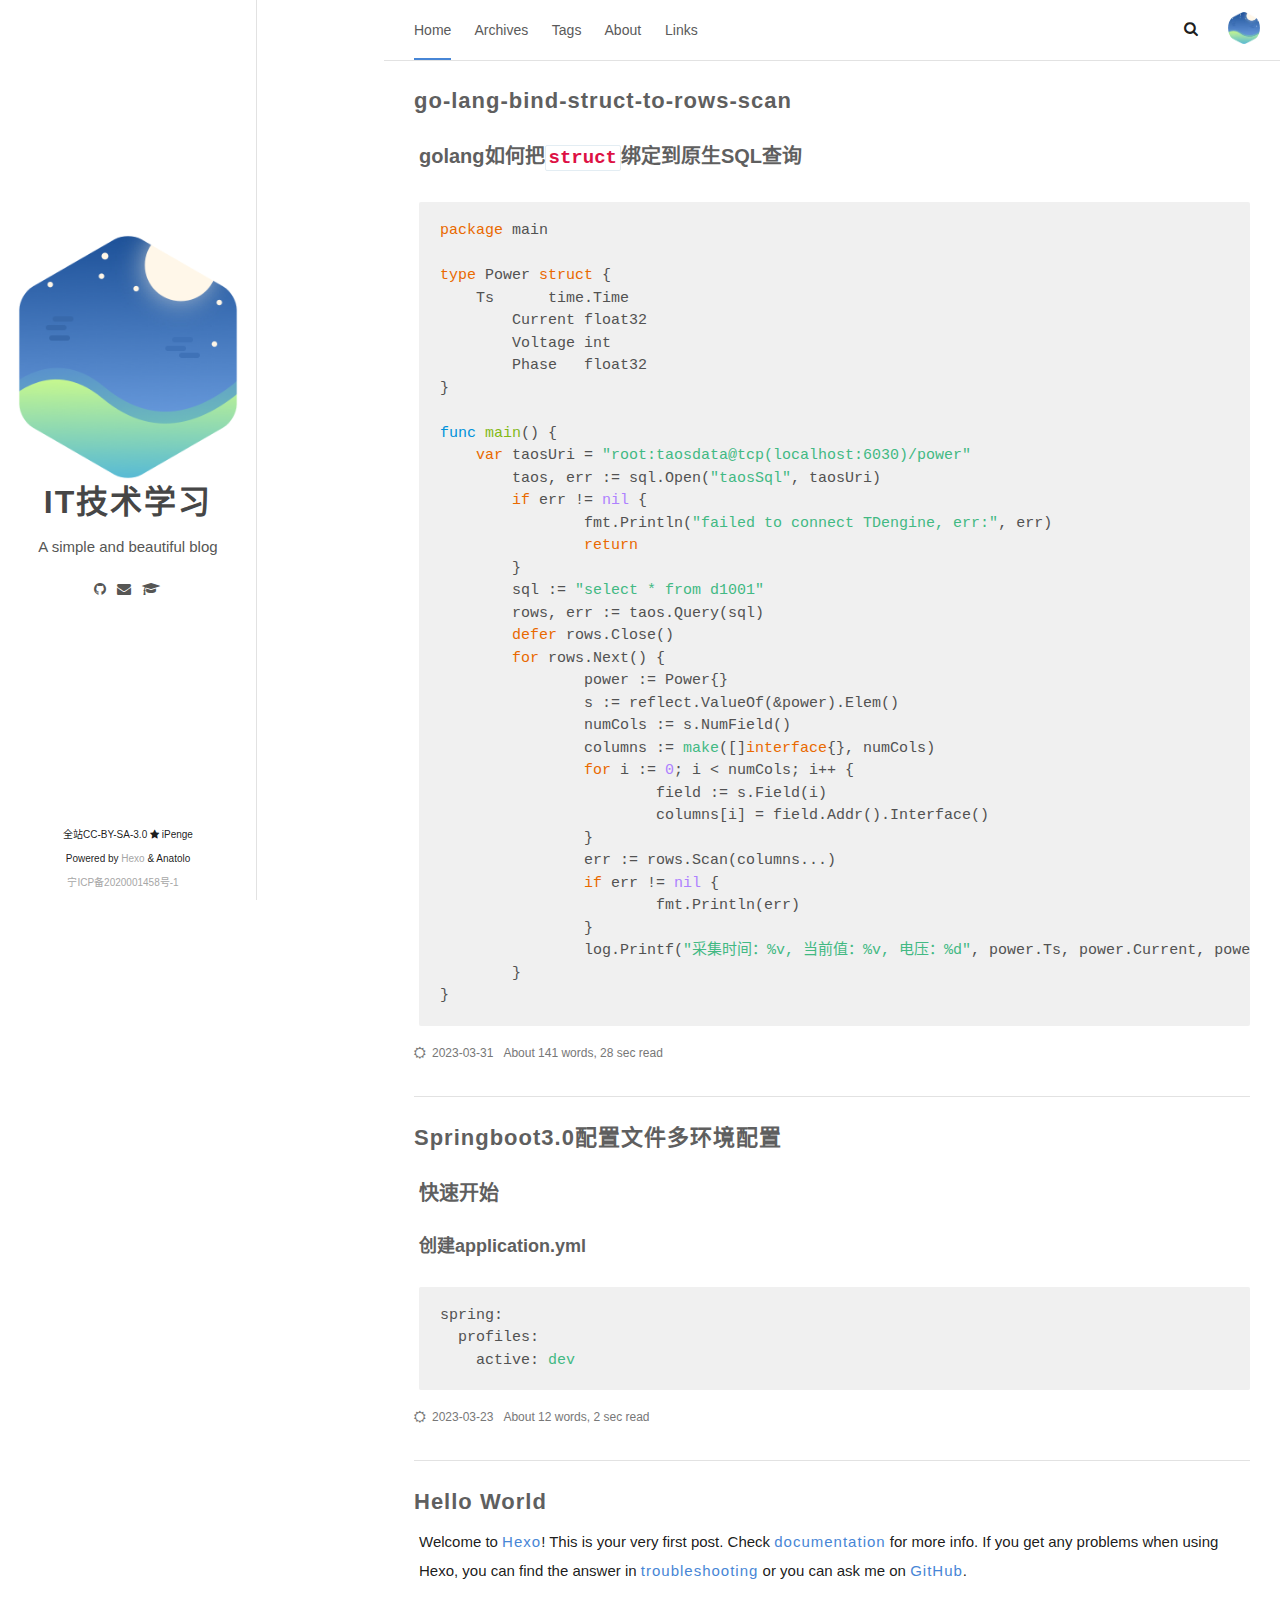
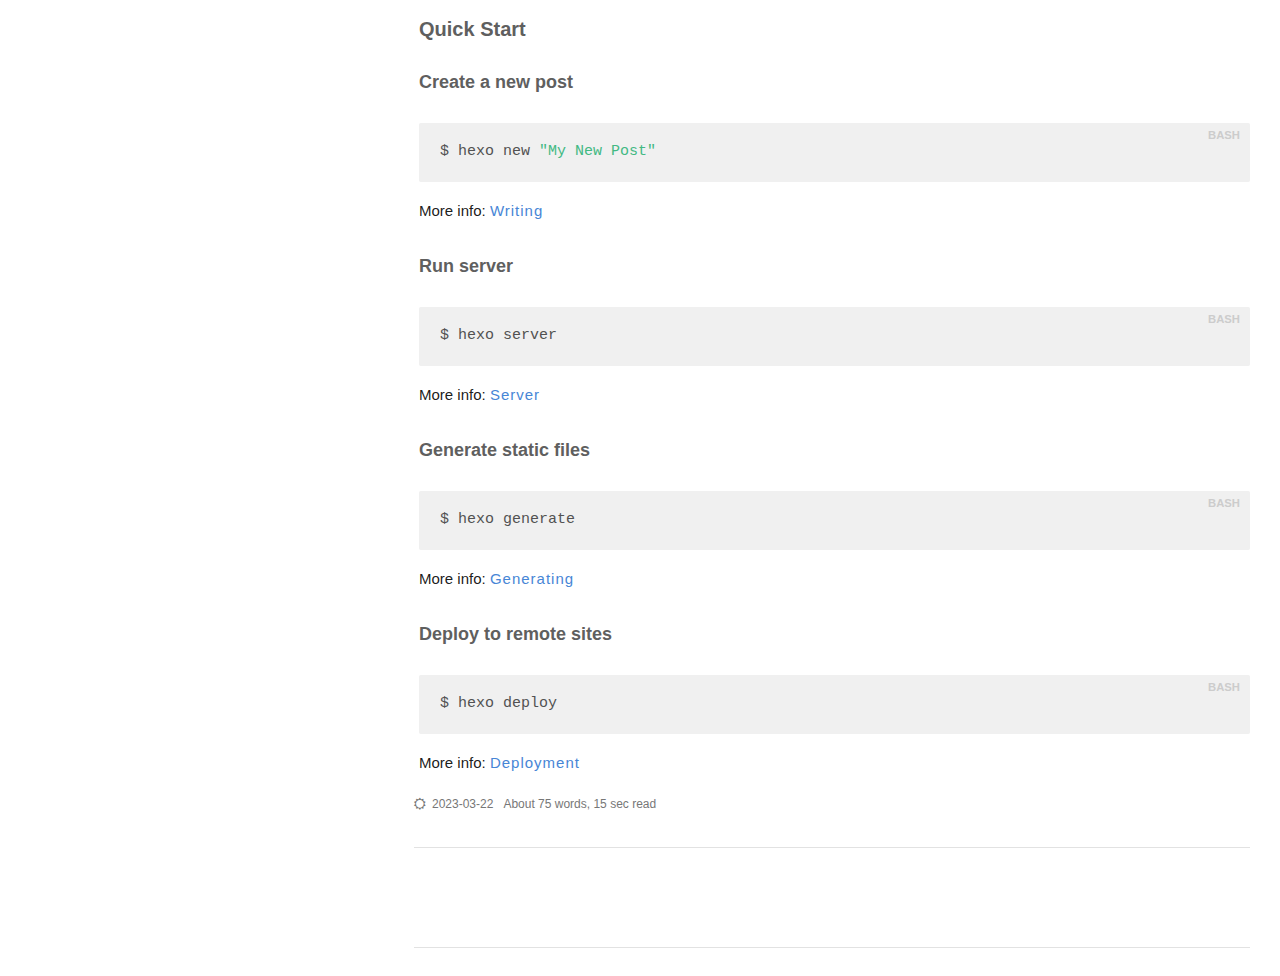
==== commit 525ffcce: "Site updated: 2023-03-31 10:30:09" ====
--- a/index.html
+++ b/index.html
@@ -1,4 +1,4 @@
-<!DOCTYPE html><html lang="zh-CN"><head><meta charset="utf-8"><meta name="X-UA-Compatible" content="IE=edge"><meta name="author" content="iPenge"><title>IT技术学习</title><meta name="description" content="A simple and beautiful blog"><meta name="keywords" content="Blog,博客,Hexo"><meta content="width=device-width, initial-scale=1.0, maximum-scale=1.0, user-scalable=0" name="viewport"><meta content="yes" name="apple-mobile-web-app-capable"><meta content="black" name="apple-mobile-web-app-status-bar-style"><meta content="telephone=no" name="format-detection"><meta name="renderer" content="webkit"><link rel="shortcut icon" type="image/x-icon" href="/images/favicon.webp"><link rel="stylesheet" href="/css/style.css"><link rel="stylesheet" href="/css/blog_basic.css"><link rel="stylesheet" href="/css/font-awesome.min.css"><link rel="stylesheet" href="/css/insight.css"><link rel="stylesheet" href="/css/search.css"><link rel="alternate" type="application/atom+xml" title="ATOM 1.0" href="/atom.xml"><script src="/js/jquery.js"></script><meta name="generator" content="Hexo 6.3.0"></head><body><div class="page-top animated fadeInDown"><div class="nav"><li> <a class="current" href="/">Home</a></li><li> <a href="/archives">Archives</a></li><li> <a href="/tags">Tags</a></li><li> <a href="/about">About</a></li><li> <a href="/links">Links</a></li></div><div class="information"><div class="nav_right_btn"><li><a class="fa fa-chevron-left" onclick="window.history.go(-1)" style="display:none;"> </a></li><li><a class="fa fa-search" onclick="openWindow();"></a></li></div><div class="avatar"><img src="/images/logo.webp"></div></div></div><div class="sidebar animated fadeInDown"><div class="sidebar-top"><div class="logo-title"><div class="title"><img src="/images/logo@2x.webp" style="width:220px;" alt="favicon"><h3 title=""><a href="/">IT技术学习</a></h3><div class="description"><p>A simple and beautiful blog</p></div></div><ul class="social-links"><li><a target="_blank" rel="noopener" href="https://github.com/Lhcfl"><i class="fa fa-github"></i></a></li><li><a href="mailto:yourname@example.com"><i class="fa fa-envelope"></i></a></li><li><a target="_blank" rel="noopener" href="https://zhihu.com/people/jin-xin-4-68"><i class="fa fa-mortar-board"></i></a></li></ul></div></div><div class="footer"><div class="p"> <span> 全站CC-BY-SA-3.0 </span><i class="fa fa-star"></i><span> iPenge</span></div><div class="by_farbox"><span>Powered by </span><a href="https://hexo.io/zh-cn/" target="_blank">Hexo </a><span> & </span><span>Anatolo </span></div><div class="beian"><a href="http://beian.miit.gov.cn/" target="_blank">宁ICP备2020001458号-1</a><span style="height:10px;margin-left: 10px;"></span></div></div></div><div class="main"><div class="autopagerize_page_element"><div class="content"><div class="post animated fadeInDown"><div class="post-title"><h3><a href="/2023/03/23/Springboot3-0%E9%85%8D%E7%BD%AE%E6%96%87%E4%BB%B6%E5%A4%9A%E7%8E%AF%E5%A2%83%E9%85%8D%E7%BD%AE/">Springboot3.0配置文件多环境配置</a></h3></div><div class="post-content"><div class="card"><p><h2 id="快速开始"><a href="#快速开始" class="headerlink" title="快速开始"></a>快速开始</h2><h3 id="创建application-yml"><a href="#创建application-yml" class="headerlink" title="创建application.yml"></a>创建application.yml</h3><figure class="highlight yml"><table><tr><td class="gutter"><pre><span class="line">1</span><br><span class="line">2</span><br><span class="line">3</span><br></pre></td><td class="code"><pre><span class="line"><span class="attr">spring:</span></span><br><span class="line">  <span class="attr">profiles:</span></span><br><span class="line">    <span class="attr">active:</span> <span class="string">dev</span></span><br></pre></td></tr></table></figure></p></div></div><div class="post-footer"><div class="meta"><div class="info"><i class="fa fa-sun-o"></i><span class="date">2023-03-23</span><span class="leancloud_visitors"></span><span>About 12 words, 2 sec  read</span></div></div></div></div><div class="post animated fadeInDown"><div class="post-title"><h3><a href="/2023/03/22/hello-world/">Hello World</a></h3></div><div class="post-content"><div class="card"><p><p>Welcome to <a target="_blank" rel="noopener" href="https://hexo.io/">Hexo</a>! This is your very first post. Check <a target="_blank" rel="noopener" href="https://hexo.io/docs/">documentation</a> for more info. If you get any problems when using Hexo, you can find the answer in <a target="_blank" rel="noopener" href="https://hexo.io/docs/troubleshooting.html">troubleshooting</a> or you can ask me on <a target="_blank" rel="noopener" href="https://github.com/hexojs/hexo/issues">GitHub</a>.</p>
+<!DOCTYPE html><html lang="zh-CN"><head><meta charset="utf-8"><meta name="X-UA-Compatible" content="IE=edge"><meta name="author" content="iPenge"><title>IT技术学习</title><meta name="description" content="A simple and beautiful blog"><meta name="keywords" content="Blog,博客,Hexo"><meta content="width=device-width, initial-scale=1.0, maximum-scale=1.0, user-scalable=0" name="viewport"><meta content="yes" name="apple-mobile-web-app-capable"><meta content="black" name="apple-mobile-web-app-status-bar-style"><meta content="telephone=no" name="format-detection"><meta name="renderer" content="webkit"><link rel="shortcut icon" type="image/x-icon" href="/images/favicon.webp"><link rel="stylesheet" href="/css/style.css"><link rel="stylesheet" href="/css/blog_basic.css"><link rel="stylesheet" href="/css/font-awesome.min.css"><link rel="stylesheet" href="/css/insight.css"><link rel="stylesheet" href="/css/search.css"><link rel="alternate" type="application/atom+xml" title="ATOM 1.0" href="/atom.xml"><script src="/js/jquery.js"></script><meta name="generator" content="Hexo 6.3.0"></head><body><div class="page-top animated fadeInDown"><div class="nav"><li> <a class="current" href="/">Home</a></li><li> <a href="/archives">Archives</a></li><li> <a href="/tags">Tags</a></li><li> <a href="/about">About</a></li><li> <a href="/links">Links</a></li></div><div class="information"><div class="nav_right_btn"><li><a class="fa fa-chevron-left" onclick="window.history.go(-1)" style="display:none;"> </a></li><li><a class="fa fa-search" onclick="openWindow();"></a></li></div><div class="avatar"><img src="/images/logo.webp"></div></div></div><div class="sidebar animated fadeInDown"><div class="sidebar-top"><div class="logo-title"><div class="title"><img src="/images/logo@2x.webp" style="width:220px;" alt="favicon"><h3 title=""><a href="/">IT技术学习</a></h3><div class="description"><p>A simple and beautiful blog</p></div></div><ul class="social-links"><li><a target="_blank" rel="noopener" href="https://github.com/Lhcfl"><i class="fa fa-github"></i></a></li><li><a href="mailto:yourname@example.com"><i class="fa fa-envelope"></i></a></li><li><a target="_blank" rel="noopener" href="https://zhihu.com/people/jin-xin-4-68"><i class="fa fa-mortar-board"></i></a></li></ul></div></div><div class="footer"><div class="p"> <span> 全站CC-BY-SA-3.0 </span><i class="fa fa-star"></i><span> iPenge</span></div><div class="by_farbox"><span>Powered by </span><a href="https://hexo.io/zh-cn/" target="_blank">Hexo </a><span> & </span><span>Anatolo </span></div><div class="beian"><a href="http://beian.miit.gov.cn/" target="_blank">宁ICP备2020001458号-1</a><span style="height:10px;margin-left: 10px;"></span></div></div></div><div class="main"><div class="autopagerize_page_element"><div class="content"><div class="post animated fadeInDown"><div class="post-title"><h3><a href="/2023/03/31/go-lang-bind-struct-to-rows-scan/">go-lang-bind-struct-to-rows-scan</a></h3></div><div class="post-content"><div class="card"><p><h2 id="golang如何把struct绑定到原生SQL查询"><a href="#golang如何把struct绑定到原生SQL查询" class="headerlink" title="golang如何把struct绑定到原生SQL查询"></a>golang如何把<code>struct</code>绑定到原生SQL查询</h2><figure class="highlight golang"><table><tr><td class="gutter"><pre><span class="line">1</span><br><span class="line">2</span><br><span class="line">3</span><br><span class="line">4</span><br><span class="line">5</span><br><span class="line">6</span><br><span class="line">7</span><br><span class="line">8</span><br><span class="line">9</span><br><span class="line">10</span><br><span class="line">11</span><br><span class="line">12</span><br><span class="line">13</span><br><span class="line">14</span><br><span class="line">15</span><br><span class="line">16</span><br><span class="line">17</span><br><span class="line">18</span><br><span class="line">19</span><br><span class="line">20</span><br><span class="line">21</span><br><span class="line">22</span><br><span class="line">23</span><br><span class="line">24</span><br><span class="line">25</span><br><span class="line">26</span><br><span class="line">27</span><br><span class="line">28</span><br><span class="line">29</span><br><span class="line">30</span><br><span class="line">31</span><br><span class="line">32</span><br><span class="line">33</span><br><span class="line">34</span><br><span class="line">35</span><br></pre></td><td class="code"><pre><span class="line"><span class="keyword">package</span> main</span><br><span class="line"></span><br><span class="line"><span class="keyword">type</span> Power <span class="keyword">struct</span> &#123;</span><br><span class="line">    Ts      time.Time</span><br><span class="line">	Current <span class="type">float32</span></span><br><span class="line">	Voltage <span class="type">int</span></span><br><span class="line">	Phase   <span class="type">float32</span></span><br><span class="line">&#125;</span><br><span class="line"></span><br><span class="line"><span class="function"><span class="keyword">func</span> <span class="title">main</span><span class="params">()</span></span> &#123;</span><br><span class="line">    <span class="keyword">var</span> taosUri = <span class="string">&quot;root:taosdata@tcp(localhost:6030)/power&quot;</span></span><br><span class="line">	taos, err := sql.Open(<span class="string">&quot;taosSql&quot;</span>, taosUri)</span><br><span class="line">	<span class="keyword">if</span> err != <span class="literal">nil</span> &#123;</span><br><span class="line">		fmt.Println(<span class="string">&quot;failed to connect TDengine, err:&quot;</span>, err)</span><br><span class="line">		<span class="keyword">return</span></span><br><span class="line">	&#125;</span><br><span class="line">	sql := <span class="string">&quot;select * from d1001&quot;</span></span><br><span class="line">	rows, err := taos.Query(sql)</span><br><span class="line">	<span class="keyword">defer</span> rows.Close()</span><br><span class="line">	<span class="keyword">for</span> rows.Next() &#123;</span><br><span class="line">		power := Power&#123;&#125;</span><br><span class="line">		s := reflect.ValueOf(&amp;power).Elem()</span><br><span class="line">		numCols := s.NumField()</span><br><span class="line">		columns := <span class="built_in">make</span>([]<span class="keyword">interface</span>&#123;&#125;, numCols)</span><br><span class="line">		<span class="keyword">for</span> i := <span class="number">0</span>; i &lt; numCols; i++ &#123;</span><br><span class="line">			field := s.Field(i)</span><br><span class="line">			columns[i] = field.Addr().Interface()</span><br><span class="line">		&#125;</span><br><span class="line">		err := rows.Scan(columns...)</span><br><span class="line">		<span class="keyword">if</span> err != <span class="literal">nil</span> &#123;</span><br><span class="line">			fmt.Println(err)</span><br><span class="line">		&#125;</span><br><span class="line">		log.Printf(<span class="string">&quot;采集时间：%v, 当前值：%v, 电压：%d&quot;</span>, power.Ts, power.Current, power.Voltage)</span><br><span class="line">	&#125;</span><br><span class="line">&#125;</span><br></pre></td></tr></table></figure></p></div></div><div class="post-footer"><div class="meta"><div class="info"><i class="fa fa-sun-o"></i><span class="date">2023-03-31</span><span class="leancloud_visitors"></span><span>About 141 words, 28 sec  read</span></div></div></div></div><div class="post animated fadeInDown"><div class="post-title"><h3><a href="/2023/03/23/Springboot3-0%E9%85%8D%E7%BD%AE%E6%96%87%E4%BB%B6%E5%A4%9A%E7%8E%AF%E5%A2%83%E9%85%8D%E7%BD%AE/">Springboot3.0配置文件多环境配置</a></h3></div><div class="post-content"><div class="card"><p><h2 id="快速开始"><a href="#快速开始" class="headerlink" title="快速开始"></a>快速开始</h2><h3 id="创建application-yml"><a href="#创建application-yml" class="headerlink" title="创建application.yml"></a>创建application.yml</h3><figure class="highlight yml"><table><tr><td class="gutter"><pre><span class="line">1</span><br><span class="line">2</span><br><span class="line">3</span><br></pre></td><td class="code"><pre><span class="line"><span class="attr">spring:</span></span><br><span class="line">  <span class="attr">profiles:</span></span><br><span class="line">    <span class="attr">active:</span> <span class="string">dev</span></span><br></pre></td></tr></table></figure></p></div></div><div class="post-footer"><div class="meta"><div class="info"><i class="fa fa-sun-o"></i><span class="date">2023-03-23</span><span class="leancloud_visitors"></span><span>About 12 words, 2 sec  read</span></div></div></div></div><div class="post animated fadeInDown"><div class="post-title"><h3><a href="/2023/03/22/hello-world/">Hello World</a></h3></div><div class="post-content"><div class="card"><p><p>Welcome to <a target="_blank" rel="noopener" href="https://hexo.io/">Hexo</a>! This is your very first post. Check <a target="_blank" rel="noopener" href="https://hexo.io/docs/">documentation</a> for more info. If you get any problems when using Hexo, you can find the answer in <a target="_blank" rel="noopener" href="https://hexo.io/docs/troubleshooting.html">troubleshooting</a> or you can ask me on <a target="_blank" rel="noopener" href="https://github.com/hexojs/hexo/issues">GitHub</a>.</p>
 <h2 id="Quick-Start"><a href="#Quick-Start" class="headerlink" title="Quick Start"></a>Quick Start</h2><h3 id="Create-a-new-post"><a href="#Create-a-new-post" class="headerlink" title="Create a new post"></a>Create a new post</h3><figure class="highlight bash"><table><tr><td class="gutter"><pre><span class="line">1</span><br></pre></td><td class="code"><pre><span class="line">$ hexo new <span class="string">&quot;My New Post&quot;</span></span><br></pre></td></tr></table></figure>
 
 <p>More info: <a target="_blank" rel="noopener" href="https://hexo.io/docs/writing.html">Writing</a></p>
--- a/css/style.css
+++ b/css/style.css
@@ -121,7 +121,7 @@
   padding-right: 40px;
 }
 .sidebar {
-  width: 30%;
+  width: 20%;
   -webkit-background-size: cover;
   background-size: cover;
   background-color: #fff;
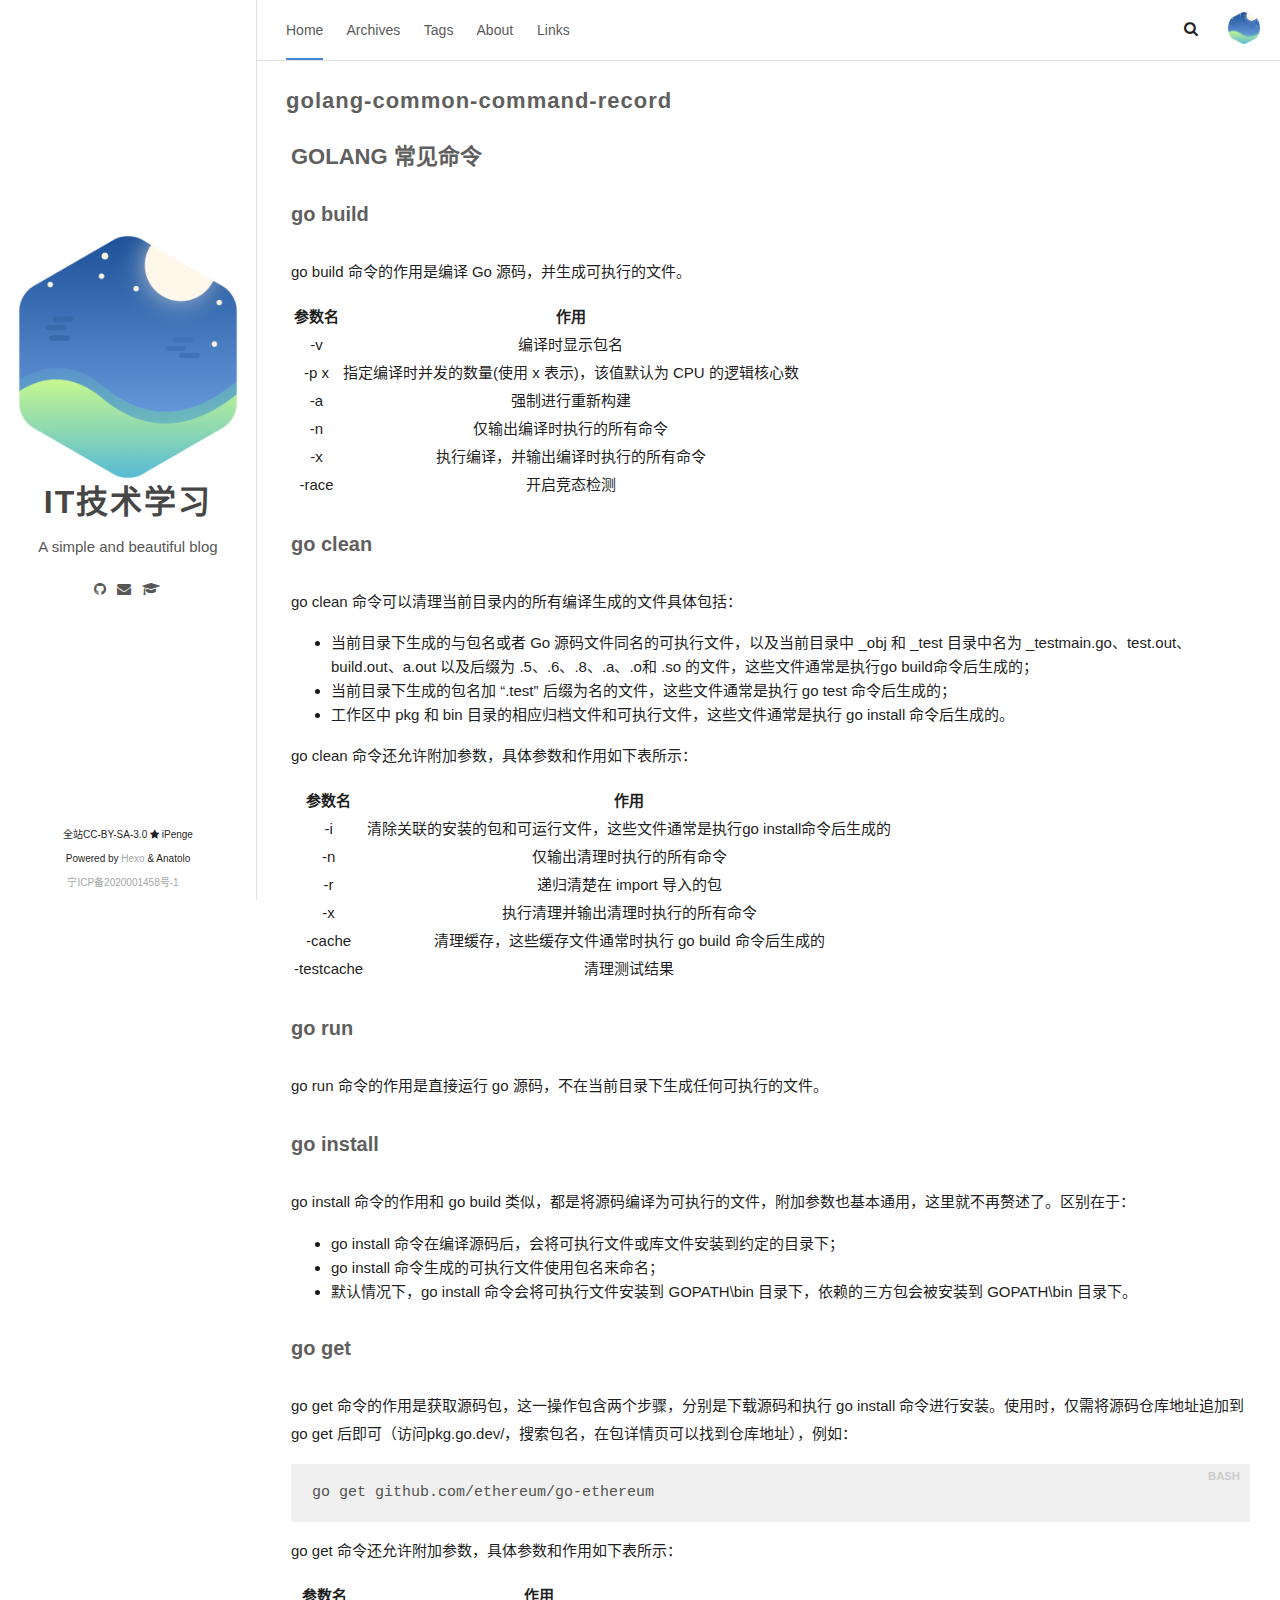
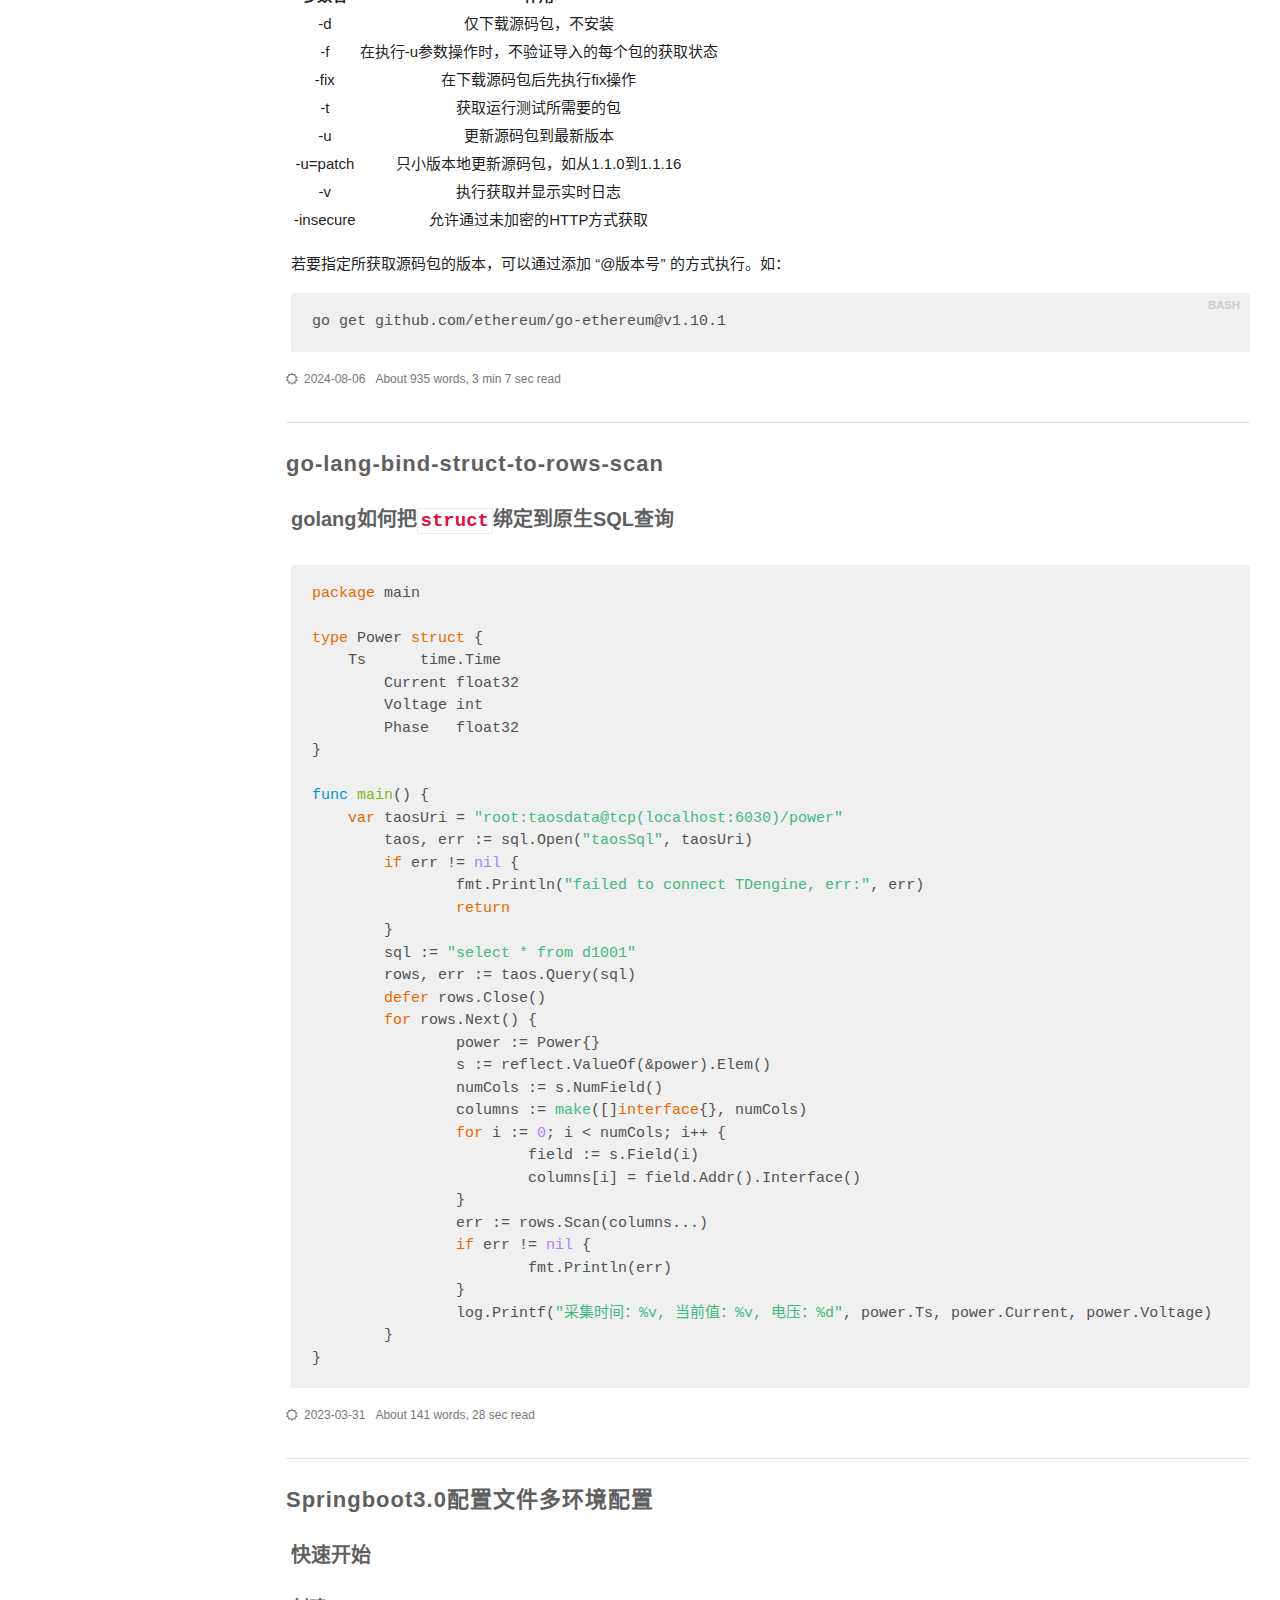
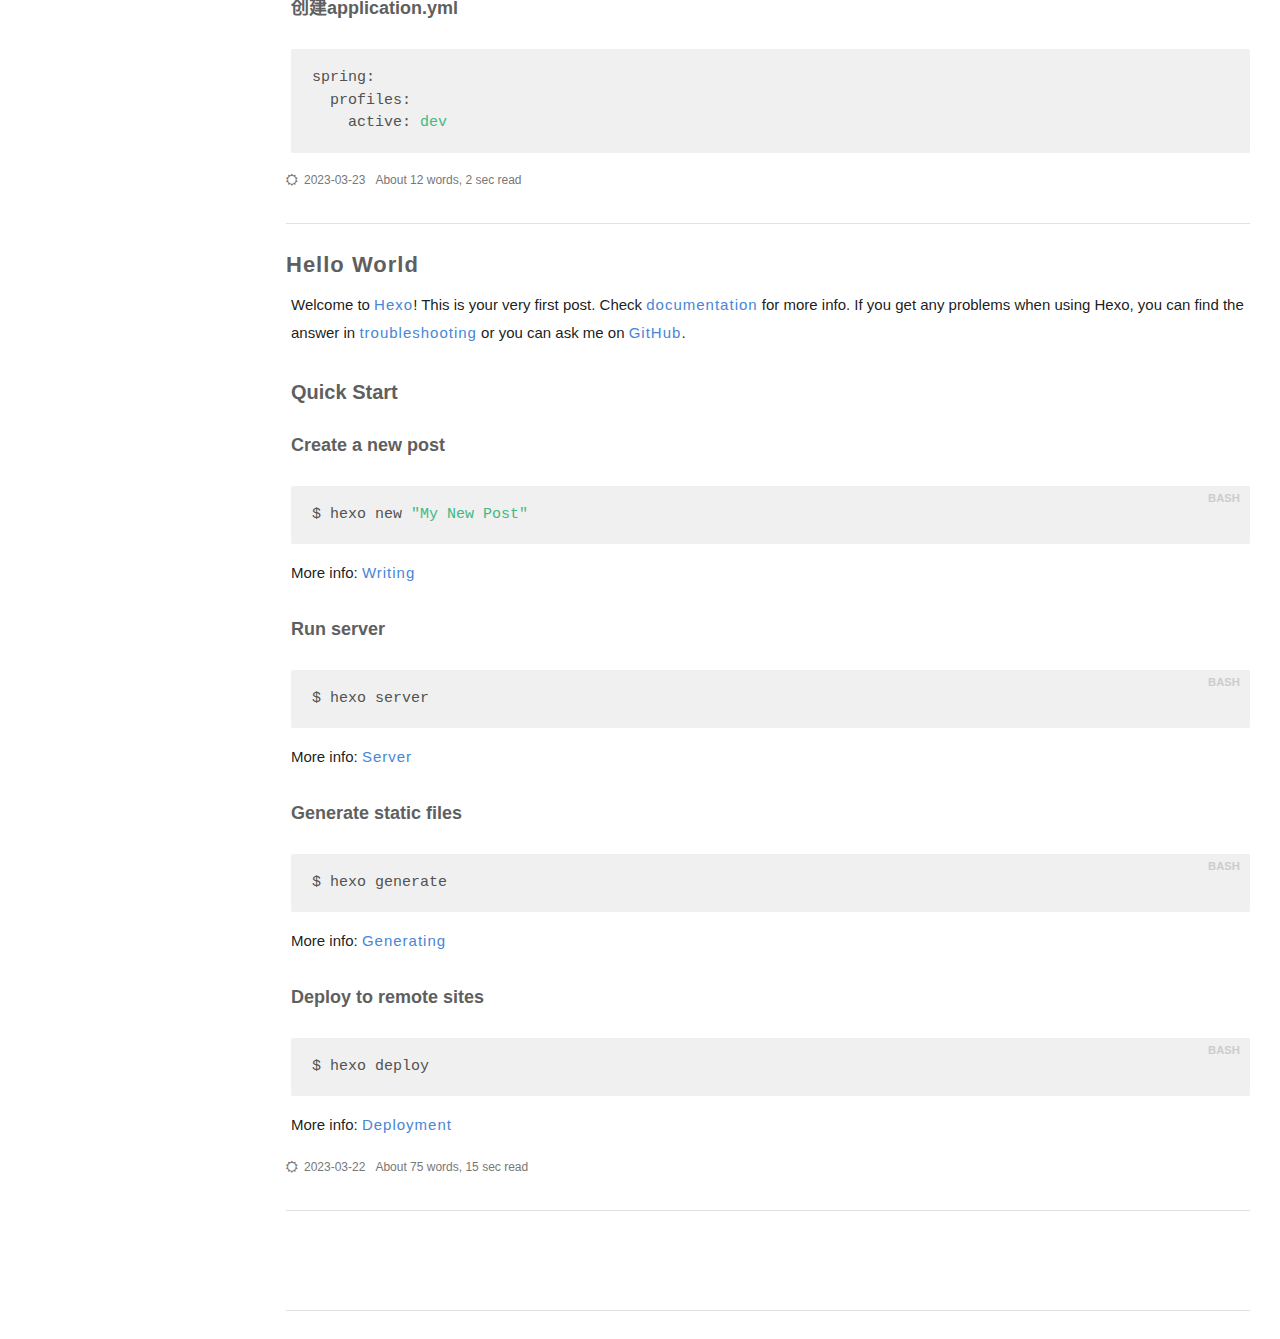
==== commit fd8f3f1c: "Site updated: 2024-08-07 10:51:03" ====
--- a/index.html
+++ b/index.html
@@ -1,4 +1,128 @@
-<!DOCTYPE html><html lang="zh-CN"><head><meta charset="utf-8"><meta name="X-UA-Compatible" content="IE=edge"><meta name="author" content="iPenge"><title>IT技术学习</title><meta name="description" content="A simple and beautiful blog"><meta name="keywords" content="Blog,博客,Hexo"><meta content="width=device-width, initial-scale=1.0, maximum-scale=1.0, user-scalable=0" name="viewport"><meta content="yes" name="apple-mobile-web-app-capable"><meta content="black" name="apple-mobile-web-app-status-bar-style"><meta content="telephone=no" name="format-detection"><meta name="renderer" content="webkit"><link rel="shortcut icon" type="image/x-icon" href="/images/favicon.webp"><link rel="stylesheet" href="/css/style.css"><link rel="stylesheet" href="/css/blog_basic.css"><link rel="stylesheet" href="/css/font-awesome.min.css"><link rel="stylesheet" href="/css/insight.css"><link rel="stylesheet" href="/css/search.css"><link rel="alternate" type="application/atom+xml" title="ATOM 1.0" href="/atom.xml"><script src="/js/jquery.js"></script><meta name="generator" content="Hexo 6.3.0"></head><body><div class="page-top animated fadeInDown"><div class="nav"><li> <a class="current" href="/">Home</a></li><li> <a href="/archives">Archives</a></li><li> <a href="/tags">Tags</a></li><li> <a href="/about">About</a></li><li> <a href="/links">Links</a></li></div><div class="information"><div class="nav_right_btn"><li><a class="fa fa-chevron-left" onclick="window.history.go(-1)" style="display:none;"> </a></li><li><a class="fa fa-search" onclick="openWindow();"></a></li></div><div class="avatar"><img src="/images/logo.webp"></div></div></div><div class="sidebar animated fadeInDown"><div class="sidebar-top"><div class="logo-title"><div class="title"><img src="/images/logo@2x.webp" style="width:220px;" alt="favicon"><h3 title=""><a href="/">IT技术学习</a></h3><div class="description"><p>A simple and beautiful blog</p></div></div><ul class="social-links"><li><a target="_blank" rel="noopener" href="https://github.com/Lhcfl"><i class="fa fa-github"></i></a></li><li><a href="mailto:yourname@example.com"><i class="fa fa-envelope"></i></a></li><li><a target="_blank" rel="noopener" href="https://zhihu.com/people/jin-xin-4-68"><i class="fa fa-mortar-board"></i></a></li></ul></div></div><div class="footer"><div class="p"> <span> 全站CC-BY-SA-3.0 </span><i class="fa fa-star"></i><span> iPenge</span></div><div class="by_farbox"><span>Powered by </span><a href="https://hexo.io/zh-cn/" target="_blank">Hexo </a><span> & </span><span>Anatolo </span></div><div class="beian"><a href="http://beian.miit.gov.cn/" target="_blank">宁ICP备2020001458号-1</a><span style="height:10px;margin-left: 10px;"></span></div></div></div><div class="main"><div class="autopagerize_page_element"><div class="content"><div class="post animated fadeInDown"><div class="post-title"><h3><a href="/2023/03/31/go-lang-bind-struct-to-rows-scan/">go-lang-bind-struct-to-rows-scan</a></h3></div><div class="post-content"><div class="card"><p><h2 id="golang如何把struct绑定到原生SQL查询"><a href="#golang如何把struct绑定到原生SQL查询" class="headerlink" title="golang如何把struct绑定到原生SQL查询"></a>golang如何把<code>struct</code>绑定到原生SQL查询</h2><figure class="highlight golang"><table><tr><td class="gutter"><pre><span class="line">1</span><br><span class="line">2</span><br><span class="line">3</span><br><span class="line">4</span><br><span class="line">5</span><br><span class="line">6</span><br><span class="line">7</span><br><span class="line">8</span><br><span class="line">9</span><br><span class="line">10</span><br><span class="line">11</span><br><span class="line">12</span><br><span class="line">13</span><br><span class="line">14</span><br><span class="line">15</span><br><span class="line">16</span><br><span class="line">17</span><br><span class="line">18</span><br><span class="line">19</span><br><span class="line">20</span><br><span class="line">21</span><br><span class="line">22</span><br><span class="line">23</span><br><span class="line">24</span><br><span class="line">25</span><br><span class="line">26</span><br><span class="line">27</span><br><span class="line">28</span><br><span class="line">29</span><br><span class="line">30</span><br><span class="line">31</span><br><span class="line">32</span><br><span class="line">33</span><br><span class="line">34</span><br><span class="line">35</span><br></pre></td><td class="code"><pre><span class="line"><span class="keyword">package</span> main</span><br><span class="line"></span><br><span class="line"><span class="keyword">type</span> Power <span class="keyword">struct</span> &#123;</span><br><span class="line">    Ts      time.Time</span><br><span class="line">	Current <span class="type">float32</span></span><br><span class="line">	Voltage <span class="type">int</span></span><br><span class="line">	Phase   <span class="type">float32</span></span><br><span class="line">&#125;</span><br><span class="line"></span><br><span class="line"><span class="function"><span class="keyword">func</span> <span class="title">main</span><span class="params">()</span></span> &#123;</span><br><span class="line">    <span class="keyword">var</span> taosUri = <span class="string">&quot;root:taosdata@tcp(localhost:6030)/power&quot;</span></span><br><span class="line">	taos, err := sql.Open(<span class="string">&quot;taosSql&quot;</span>, taosUri)</span><br><span class="line">	<span class="keyword">if</span> err != <span class="literal">nil</span> &#123;</span><br><span class="line">		fmt.Println(<span class="string">&quot;failed to connect TDengine, err:&quot;</span>, err)</span><br><span class="line">		<span class="keyword">return</span></span><br><span class="line">	&#125;</span><br><span class="line">	sql := <span class="string">&quot;select * from d1001&quot;</span></span><br><span class="line">	rows, err := taos.Query(sql)</span><br><span class="line">	<span class="keyword">defer</span> rows.Close()</span><br><span class="line">	<span class="keyword">for</span> rows.Next() &#123;</span><br><span class="line">		power := Power&#123;&#125;</span><br><span class="line">		s := reflect.ValueOf(&amp;power).Elem()</span><br><span class="line">		numCols := s.NumField()</span><br><span class="line">		columns := <span class="built_in">make</span>([]<span class="keyword">interface</span>&#123;&#125;, numCols)</span><br><span class="line">		<span class="keyword">for</span> i := <span class="number">0</span>; i &lt; numCols; i++ &#123;</span><br><span class="line">			field := s.Field(i)</span><br><span class="line">			columns[i] = field.Addr().Interface()</span><br><span class="line">		&#125;</span><br><span class="line">		err := rows.Scan(columns...)</span><br><span class="line">		<span class="keyword">if</span> err != <span class="literal">nil</span> &#123;</span><br><span class="line">			fmt.Println(err)</span><br><span class="line">		&#125;</span><br><span class="line">		log.Printf(<span class="string">&quot;采集时间：%v, 当前值：%v, 电压：%d&quot;</span>, power.Ts, power.Current, power.Voltage)</span><br><span class="line">	&#125;</span><br><span class="line">&#125;</span><br></pre></td></tr></table></figure></p></div></div><div class="post-footer"><div class="meta"><div class="info"><i class="fa fa-sun-o"></i><span class="date">2023-03-31</span><span class="leancloud_visitors"></span><span>About 141 words, 28 sec  read</span></div></div></div></div><div class="post animated fadeInDown"><div class="post-title"><h3><a href="/2023/03/23/Springboot3-0%E9%85%8D%E7%BD%AE%E6%96%87%E4%BB%B6%E5%A4%9A%E7%8E%AF%E5%A2%83%E9%85%8D%E7%BD%AE/">Springboot3.0配置文件多环境配置</a></h3></div><div class="post-content"><div class="card"><p><h2 id="快速开始"><a href="#快速开始" class="headerlink" title="快速开始"></a>快速开始</h2><h3 id="创建application-yml"><a href="#创建application-yml" class="headerlink" title="创建application.yml"></a>创建application.yml</h3><figure class="highlight yml"><table><tr><td class="gutter"><pre><span class="line">1</span><br><span class="line">2</span><br><span class="line">3</span><br></pre></td><td class="code"><pre><span class="line"><span class="attr">spring:</span></span><br><span class="line">  <span class="attr">profiles:</span></span><br><span class="line">    <span class="attr">active:</span> <span class="string">dev</span></span><br></pre></td></tr></table></figure></p></div></div><div class="post-footer"><div class="meta"><div class="info"><i class="fa fa-sun-o"></i><span class="date">2023-03-23</span><span class="leancloud_visitors"></span><span>About 12 words, 2 sec  read</span></div></div></div></div><div class="post animated fadeInDown"><div class="post-title"><h3><a href="/2023/03/22/hello-world/">Hello World</a></h3></div><div class="post-content"><div class="card"><p><p>Welcome to <a target="_blank" rel="noopener" href="https://hexo.io/">Hexo</a>! This is your very first post. Check <a target="_blank" rel="noopener" href="https://hexo.io/docs/">documentation</a> for more info. If you get any problems when using Hexo, you can find the answer in <a target="_blank" rel="noopener" href="https://hexo.io/docs/troubleshooting.html">troubleshooting</a> or you can ask me on <a target="_blank" rel="noopener" href="https://github.com/hexojs/hexo/issues">GitHub</a>.</p>
+<!DOCTYPE html><html lang="zh-CN"><head><meta charset="utf-8"><meta name="X-UA-Compatible" content="IE=edge"><meta name="author" content="iPenge"><title>IT技术学习</title><meta name="description" content="A simple and beautiful blog"><meta name="keywords" content="Blog,博客,Hexo"><meta content="width=device-width, initial-scale=1.0, maximum-scale=1.0, user-scalable=0" name="viewport"><meta content="yes" name="apple-mobile-web-app-capable"><meta content="black" name="apple-mobile-web-app-status-bar-style"><meta content="telephone=no" name="format-detection"><meta name="renderer" content="webkit"><link rel="shortcut icon" type="image/x-icon" href="/images/favicon.webp"><link rel="stylesheet" href="/css/style.css"><link rel="stylesheet" href="/css/blog_basic.css"><link rel="stylesheet" href="/css/font-awesome.min.css"><link rel="stylesheet" href="/css/insight.css"><link rel="stylesheet" href="/css/search.css"><link rel="alternate" type="application/atom+xml" title="ATOM 1.0" href="/atom.xml"><script src="/js/jquery.js"></script><meta name="generator" content="Hexo 6.3.0"></head><body><div class="page-top animated fadeInDown"><div class="nav"><li> <a class="current" href="/">Home</a></li><li> <a href="/archives">Archives</a></li><li> <a href="/tags">Tags</a></li><li> <a href="/about">About</a></li><li> <a href="/links">Links</a></li></div><div class="information"><div class="nav_right_btn"><li><a class="fa fa-chevron-left" onclick="window.history.go(-1)" style="display:none;"> </a></li><li><a class="fa fa-search" onclick="openWindow();"></a></li></div><div class="avatar"><img src="/images/logo.webp"></div></div></div><div class="sidebar animated fadeInDown"><div class="sidebar-top"><div class="logo-title"><div class="title"><img src="/images/logo@2x.webp" style="width:220px;" alt="favicon"><h3 title=""><a href="/">IT技术学习</a></h3><div class="description"><p>A simple and beautiful blog</p></div></div><ul class="social-links"><li><a target="_blank" rel="noopener" href="https://github.com/Lhcfl"><i class="fa fa-github"></i></a></li><li><a href="mailto:yourname@example.com"><i class="fa fa-envelope"></i></a></li><li><a target="_blank" rel="noopener" href="https://zhihu.com/people/jin-xin-4-68"><i class="fa fa-mortar-board"></i></a></li></ul></div></div><div class="footer"><div class="p"> <span> 全站CC-BY-SA-3.0 </span><i class="fa fa-star"></i><span> iPenge</span></div><div class="by_farbox"><span>Powered by </span><a href="https://hexo.io/zh-cn/" target="_blank">Hexo </a><span> & </span><span>Anatolo </span></div><div class="beian"><a href="http://beian.miit.gov.cn/" target="_blank">宁ICP备2020001458号-1</a><span style="height:10px;margin-left: 10px;"></span></div></div></div><div class="main"><div class="autopagerize_page_element"><div class="content"><div class="post animated fadeInDown"><div class="post-title"><h3><a href="/2024/08/06/golang-common-command-record/">golang-common-command-record</a></h3></div><div class="post-content"><div class="card"><p><h1 id="GOLANG-常见命令"><a href="#GOLANG-常见命令" class="headerlink" title="GOLANG 常见命令"></a>GOLANG 常见命令</h1><h2 id="go-build"><a href="#go-build" class="headerlink" title="go build"></a>go build</h2><p>go build 命令的作用是编译 Go 源码，并生成可执行的文件。</p>
+<table>
+<thead>
+<tr>
+<th align="center">参数名</th>
+<th align="center">作用</th>
+</tr>
+</thead>
+<tbody><tr>
+<td align="center">-v</td>
+<td align="center">编译时显示包名</td>
+</tr>
+<tr>
+<td align="center">-p x</td>
+<td align="center">指定编译时并发的数量(使用 x 表示)，该值默认为 CPU 的逻辑核心数</td>
+</tr>
+<tr>
+<td align="center">-a</td>
+<td align="center">强制进行重新构建</td>
+</tr>
+<tr>
+<td align="center">-n</td>
+<td align="center">仅输出编译时执行的所有命令</td>
+</tr>
+<tr>
+<td align="center">-x</td>
+<td align="center">执行编译，并输出编译时执行的所有命令</td>
+</tr>
+<tr>
+<td align="center">-race</td>
+<td align="center">开启竞态检测</td>
+</tr>
+</tbody></table>
+<h2 id="go-clean"><a href="#go-clean" class="headerlink" title="go clean"></a>go clean</h2><p>go clean 命令可以清理当前目录内的所有编译生成的文件具体包括：</p>
+<ul>
+<li>当前目录下生成的与包名或者 Go 源码文件同名的可执行文件，以及当前目录中 _obj 和 _test 目录中名为 _testmain.go、test.out、build.out、a.out 以及后缀为 .5、.6、.8、.a、.o和 .so 的文件，这些文件通常是执行go build命令后生成的；</li>
+<li>当前目录下生成的包名加 “.test” 后缀为名的文件，这些文件通常是执行 go test 命令后生成的；</li>
+<li>工作区中 pkg 和 bin 目录的相应归档文件和可执行文件，这些文件通常是执行 go install 命令后生成的。</li>
+</ul>
+<p>go clean 命令还允许附加参数，具体参数和作用如下表所示：</p>
+<table>
+<thead>
+<tr>
+<th align="center">参数名</th>
+<th align="center">作用</th>
+</tr>
+</thead>
+<tbody><tr>
+<td align="center">-i</td>
+<td align="center">清除关联的安装的包和可运行文件，这些文件通常是执行go install命令后生成的</td>
+</tr>
+<tr>
+<td align="center">-n</td>
+<td align="center">仅输出清理时执行的所有命令</td>
+</tr>
+<tr>
+<td align="center">-r</td>
+<td align="center">递归清楚在 import 导入的包</td>
+</tr>
+<tr>
+<td align="center">-x</td>
+<td align="center">执行清理并输出清理时执行的所有命令</td>
+</tr>
+<tr>
+<td align="center">-cache</td>
+<td align="center">清理缓存，这些缓存文件通常时执行 go build 命令后生成的</td>
+</tr>
+<tr>
+<td align="center">-testcache</td>
+<td align="center">清理测试结果</td>
+</tr>
+</tbody></table>
+<h2 id="go-run"><a href="#go-run" class="headerlink" title="go run"></a>go run</h2><p>go run 命令的作用是直接运行 go 源码，不在当前目录下生成任何可执行的文件。</p>
+<h2 id="go-install"><a href="#go-install" class="headerlink" title="go install"></a>go install</h2><p>go install 命令的作用和 go build 类似，都是将源码编译为可执行的文件，附加参数也基本通用，这里就不再赘述了。区别在于：</p>
+<ul>
+<li>go install 命令在编译源码后，会将可执行文件或库文件安装到约定的目录下；</li>
+<li>go install 命令生成的可执行文件使用包名来命名；</li>
+<li>默认情况下，go install 命令会将可执行文件安装到 GOPATH\bin 目录下，依赖的三方包会被安装到 GOPATH\bin 目录下。</li>
+</ul>
+<h2 id="go-get"><a href="#go-get" class="headerlink" title="go get"></a>go get</h2><p>go get 命令的作用是获取源码包，这一操作包含两个步骤，分别是下载源码和执行 go install 命令进行安装。使用时，仅需将源码仓库地址追加到 go get 后即可（访问pkg.go.dev&#x2F;，搜索包名，在包详情页可以找到仓库地址），例如：</p>
+<figure class="highlight bash"><table><tr><td class="gutter"><pre><span class="line">1</span><br></pre></td><td class="code"><pre><span class="line">go get github.com/ethereum/go-ethereum</span><br></pre></td></tr></table></figure>
+
+<p>go get 命令还允许附加参数，具体参数和作用如下表所示：</p>
+<table>
+<thead>
+<tr>
+<th align="center">参数名</th>
+<th align="center">作用</th>
+</tr>
+</thead>
+<tbody><tr>
+<td align="center">-d</td>
+<td align="center">仅下载源码包，不安装</td>
+</tr>
+<tr>
+<td align="center">-f</td>
+<td align="center">在执行-u参数操作时，不验证导入的每个包的获取状态</td>
+</tr>
+<tr>
+<td align="center">-fix</td>
+<td align="center">在下载源码包后先执行fix操作</td>
+</tr>
+<tr>
+<td align="center">-t</td>
+<td align="center">获取运行测试所需要的包</td>
+</tr>
+<tr>
+<td align="center">-u</td>
+<td align="center">更新源码包到最新版本</td>
+</tr>
+<tr>
+<td align="center">-u&#x3D;patch</td>
+<td align="center">只小版本地更新源码包，如从1.1.0到1.1.16</td>
+</tr>
+<tr>
+<td align="center">-v</td>
+<td align="center">执行获取并显示实时日志</td>
+</tr>
+<tr>
+<td align="center">-insecure</td>
+<td align="center">允许通过未加密的HTTP方式获取</td>
+</tr>
+</tbody></table>
+<p>若要指定所获取源码包的版本，可以通过添加 “@版本号” 的方式执行。如：</p>
+<figure class="highlight bash"><table><tr><td class="gutter"><pre><span class="line">1</span><br></pre></td><td class="code"><pre><span class="line">go get github.com/ethereum/go-ethereum@v1.10.1</span><br></pre></td></tr></table></figure></p></div></div><div class="post-footer"><div class="meta"><div class="info"><i class="fa fa-sun-o"></i><span class="date">2024-08-06</span><span class="leancloud_visitors"></span><span>About 935 words, 3 min 7 sec  read</span></div></div></div></div><div class="post animated fadeInDown"><div class="post-title"><h3><a href="/2023/03/31/go-lang-bind-struct-to-rows-scan/">go-lang-bind-struct-to-rows-scan</a></h3></div><div class="post-content"><div class="card"><p><h2 id="golang如何把struct绑定到原生SQL查询"><a href="#golang如何把struct绑定到原生SQL查询" class="headerlink" title="golang如何把struct绑定到原生SQL查询"></a>golang如何把<code>struct</code>绑定到原生SQL查询</h2><figure class="highlight golang"><table><tr><td class="gutter"><pre><span class="line">1</span><br><span class="line">2</span><br><span class="line">3</span><br><span class="line">4</span><br><span class="line">5</span><br><span class="line">6</span><br><span class="line">7</span><br><span class="line">8</span><br><span class="line">9</span><br><span class="line">10</span><br><span class="line">11</span><br><span class="line">12</span><br><span class="line">13</span><br><span class="line">14</span><br><span class="line">15</span><br><span class="line">16</span><br><span class="line">17</span><br><span class="line">18</span><br><span class="line">19</span><br><span class="line">20</span><br><span class="line">21</span><br><span class="line">22</span><br><span class="line">23</span><br><span class="line">24</span><br><span class="line">25</span><br><span class="line">26</span><br><span class="line">27</span><br><span class="line">28</span><br><span class="line">29</span><br><span class="line">30</span><br><span class="line">31</span><br><span class="line">32</span><br><span class="line">33</span><br><span class="line">34</span><br><span class="line">35</span><br></pre></td><td class="code"><pre><span class="line"><span class="keyword">package</span> main</span><br><span class="line"></span><br><span class="line"><span class="keyword">type</span> Power <span class="keyword">struct</span> &#123;</span><br><span class="line">    Ts      time.Time</span><br><span class="line">	Current <span class="type">float32</span></span><br><span class="line">	Voltage <span class="type">int</span></span><br><span class="line">	Phase   <span class="type">float32</span></span><br><span class="line">&#125;</span><br><span class="line"></span><br><span class="line"><span class="function"><span class="keyword">func</span> <span class="title">main</span><span class="params">()</span></span> &#123;</span><br><span class="line">    <span class="keyword">var</span> taosUri = <span class="string">&quot;root:taosdata@tcp(localhost:6030)/power&quot;</span></span><br><span class="line">	taos, err := sql.Open(<span class="string">&quot;taosSql&quot;</span>, taosUri)</span><br><span class="line">	<span class="keyword">if</span> err != <span class="literal">nil</span> &#123;</span><br><span class="line">		fmt.Println(<span class="string">&quot;failed to connect TDengine, err:&quot;</span>, err)</span><br><span class="line">		<span class="keyword">return</span></span><br><span class="line">	&#125;</span><br><span class="line">	sql := <span class="string">&quot;select * from d1001&quot;</span></span><br><span class="line">	rows, err := taos.Query(sql)</span><br><span class="line">	<span class="keyword">defer</span> rows.Close()</span><br><span class="line">	<span class="keyword">for</span> rows.Next() &#123;</span><br><span class="line">		power := Power&#123;&#125;</span><br><span class="line">		s := reflect.ValueOf(&amp;power).Elem()</span><br><span class="line">		numCols := s.NumField()</span><br><span class="line">		columns := <span class="built_in">make</span>([]<span class="keyword">interface</span>&#123;&#125;, numCols)</span><br><span class="line">		<span class="keyword">for</span> i := <span class="number">0</span>; i &lt; numCols; i++ &#123;</span><br><span class="line">			field := s.Field(i)</span><br><span class="line">			columns[i] = field.Addr().Interface()</span><br><span class="line">		&#125;</span><br><span class="line">		err := rows.Scan(columns...)</span><br><span class="line">		<span class="keyword">if</span> err != <span class="literal">nil</span> &#123;</span><br><span class="line">			fmt.Println(err)</span><br><span class="line">		&#125;</span><br><span class="line">		log.Printf(<span class="string">&quot;采集时间：%v, 当前值：%v, 电压：%d&quot;</span>, power.Ts, power.Current, power.Voltage)</span><br><span class="line">	&#125;</span><br><span class="line">&#125;</span><br></pre></td></tr></table></figure></p></div></div><div class="post-footer"><div class="meta"><div class="info"><i class="fa fa-sun-o"></i><span class="date">2023-03-31</span><span class="leancloud_visitors"></span><span>About 141 words, 28 sec  read</span></div></div></div></div><div class="post animated fadeInDown"><div class="post-title"><h3><a href="/2023/03/23/Springboot3-0%E9%85%8D%E7%BD%AE%E6%96%87%E4%BB%B6%E5%A4%9A%E7%8E%AF%E5%A2%83%E9%85%8D%E7%BD%AE/">Springboot3.0配置文件多环境配置</a></h3></div><div class="post-content"><div class="card"><p><h2 id="快速开始"><a href="#快速开始" class="headerlink" title="快速开始"></a>快速开始</h2><h3 id="创建application-yml"><a href="#创建application-yml" class="headerlink" title="创建application.yml"></a>创建application.yml</h3><figure class="highlight yml"><table><tr><td class="gutter"><pre><span class="line">1</span><br><span class="line">2</span><br><span class="line">3</span><br></pre></td><td class="code"><pre><span class="line"><span class="attr">spring:</span></span><br><span class="line">  <span class="attr">profiles:</span></span><br><span class="line">    <span class="attr">active:</span> <span class="string">dev</span></span><br></pre></td></tr></table></figure></p></div></div><div class="post-footer"><div class="meta"><div class="info"><i class="fa fa-sun-o"></i><span class="date">2023-03-23</span><span class="leancloud_visitors"></span><span>About 12 words, 2 sec  read</span></div></div></div></div><div class="post animated fadeInDown"><div class="post-title"><h3><a href="/2023/03/22/hello-world/">Hello World</a></h3></div><div class="post-content"><div class="card"><p><p>Welcome to <a target="_blank" rel="noopener" href="https://hexo.io/">Hexo</a>! This is your very first post. Check <a target="_blank" rel="noopener" href="https://hexo.io/docs/">documentation</a> for more info. If you get any problems when using Hexo, you can find the answer in <a target="_blank" rel="noopener" href="https://hexo.io/docs/troubleshooting.html">troubleshooting</a> or you can ask me on <a target="_blank" rel="noopener" href="https://github.com/hexojs/hexo/issues">GitHub</a>.</p>
 <h2 id="Quick-Start"><a href="#Quick-Start" class="headerlink" title="Quick Start"></a>Quick Start</h2><h3 id="Create-a-new-post"><a href="#Create-a-new-post" class="headerlink" title="Create a new post"></a>Create a new post</h3><figure class="highlight bash"><table><tr><td class="gutter"><pre><span class="line">1</span><br></pre></td><td class="code"><pre><span class="line">$ hexo new <span class="string">&quot;My New Post&quot;</span></span><br></pre></td></tr></table></figure>
 
 <p>More info: <a target="_blank" rel="noopener" href="https://hexo.io/docs/writing.html">Writing</a></p>
--- a/css/style.css
+++ b/css/style.css
@@ -64,11 +64,11 @@
 .content {
   height: auto;
   float: right;
-  width: 70%;
+  width: 80%;
   margin-top: 60px;
 }
 .page-top {
-  width: 70%;
+  width: 80%;
   position: fixed;
   right: 0;
   z-index: 3;
